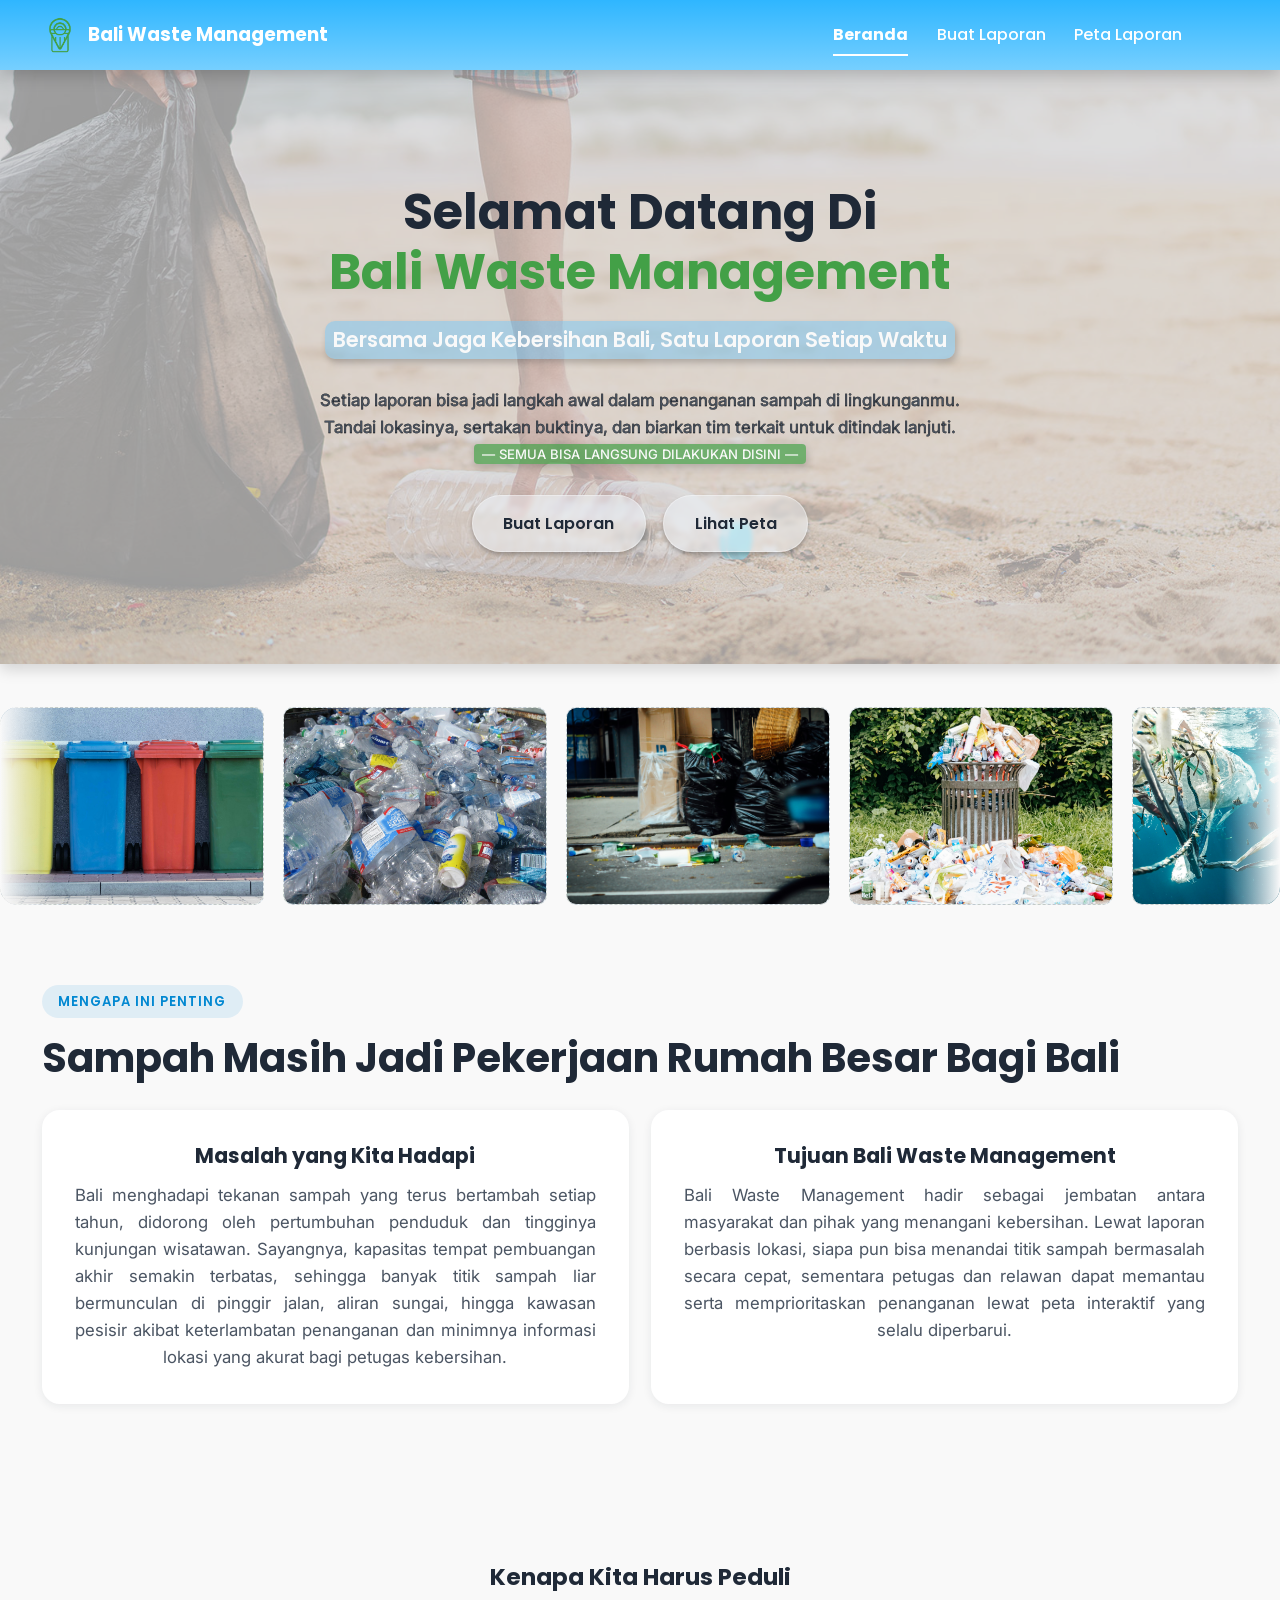
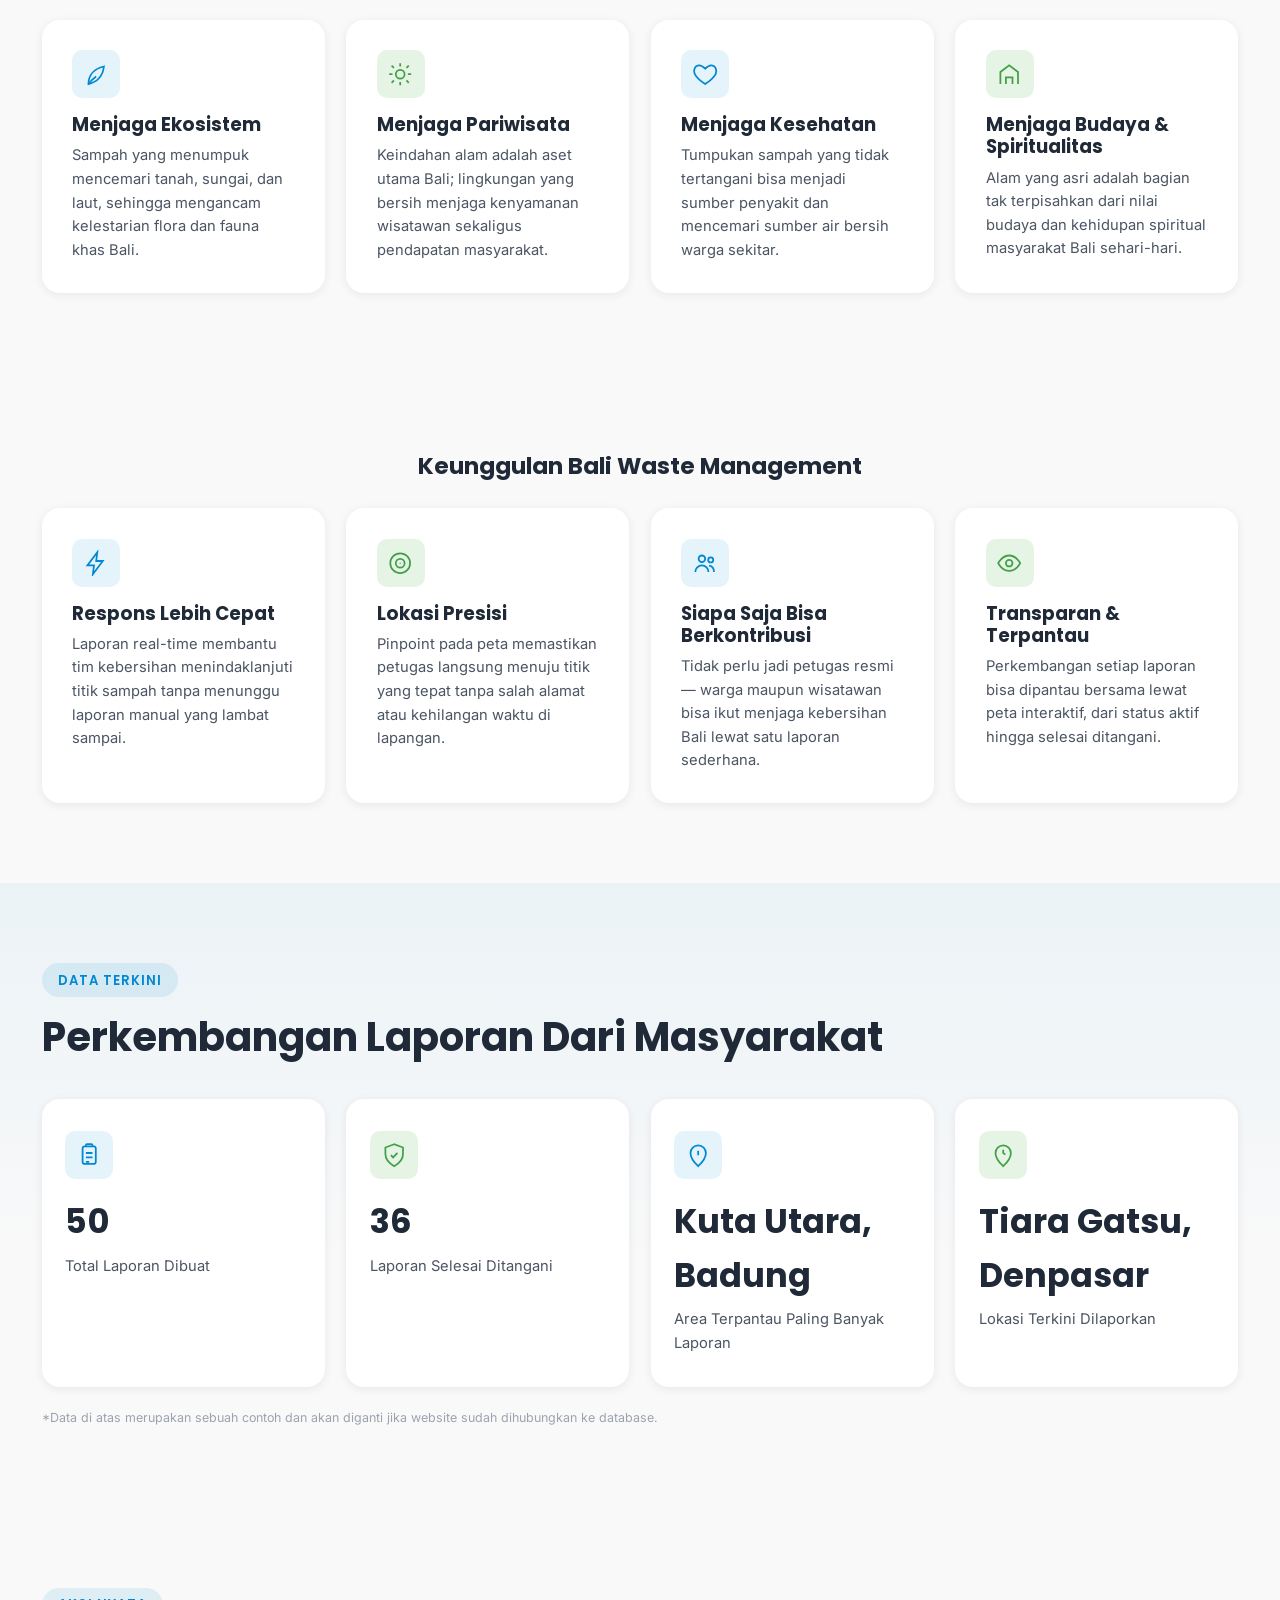
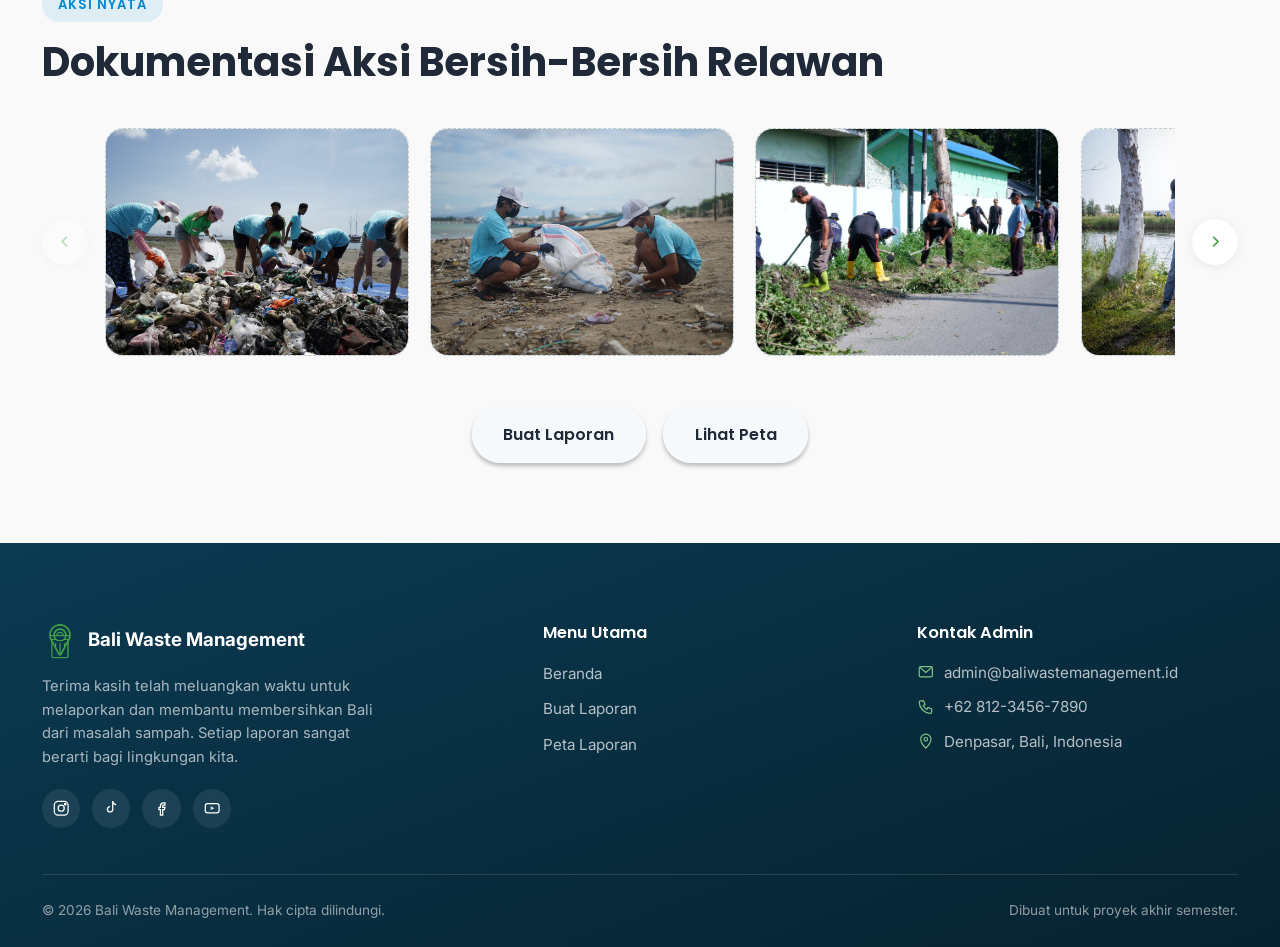
==== index.html @ beffaf3f "Add files via upload" ====
<!DOCTYPE html>
<html lang="id">
<head>
<script>document.documentElement.classList.add("js");</script>
    <meta charset="UTF-8">
    <meta name="viewport" content="width=device-width, initial-scale=1.0">
    <title>Bali Waste Management — Laporkan Sampah, Jaga Bali</title>
    <meta name="description" content="Platform pelaporan masyarakat untuk masalah sampah di Bali. Buat laporan lengkap dengan pinpoint lokasi dan pantau titik sampah lewat peta interaktif.">

    <link rel="stylesheet" href="./css/main.css">
    <link rel="stylesheet" href="./css/keyframe.css">
    <script defer src="./js/main.js"></script>

    <link rel="icon" type="image/png" href="./favicon-96x96.png" sizes="96x96">
    <link rel="icon" type="image/svg+xml" href="./favicon.svg">
    <link rel="shortcut icon" href="./favicon.ico">

</head>
<body>
    <a class="skip-link" href="#main-content">Langsung ke konten utama</a>

    <header class="site-header">
        <nav>
            <a class="web-logo" href="#beranda">
                <img src="./media/logo.png" alt="Logo Bali Waste Management">
                <span>Bali Waste Management</span>
            </a>
            <button class="nav-toggle" type="button" aria-expanded="false" aria-controls="primary-menu" aria-label="Buka menu navigasi">
                <span></span><span></span><span></span>
            </button>
            <ul id="primary-menu">
                <li><a href="#beranda" class="active">Beranda</a></li>
                <li><a href="./pages/buat-laporan.html">Buat Laporan</a></li>
                <li><a href="./pages/peta-sampah.html">Peta Laporan</a></li>
            </ul>
        </nav>
    </header>

    <main id="main-content">
        <!-- ============ SECTION 1: HERO ============ -->
        <section id="beranda">
            <div class="container-main-hero">
                <div class="hero">
                    <!-- hero-panel: satu wadah tunggal untuk teks sambutan + CTA, -->
                    <!-- dengan foto sebagai latar dan lapisan dimming agar teks tetap terbaca. -->
                    <div class="hero-panel">
                        <div class="hero-panel-overlay"></div>
                        <div class="hero-panel-content">
                            <h1>Selamat Datang Di <br><span>Bali Waste Management</span></h1>
                            <p class="hero-slogan">Bersama Jaga Kebersihan Bali, Satu Laporan Setiap Waktu</p>
                            <p>Setiap laporan bisa jadi langkah awal dalam penanganan sampah di lingkunganmu. Tandai lokasinya, sertakan buktinya, dan biarkan tim terkait untuk ditindak lanjuti.<br><span> — SEMUA BISA LANGSUNG DILAKUKAN DISINI —</span></p>
                            <div class="cta">
                                <a class="btn btn-primary" href="./pages/buat-laporan.html">Buat Laporan</a>
                                <a class="btn btn-outline" href="./pages/peta-sampah.html">Lihat Peta</a>
                            </div>
                        </div>
                    </div>

                    <!-- Carousel horizontal, bergerak kanan ke kiri, infinite loop -->
                    <div class="hero-carousel" aria-hidden="true">
                        <div class="hero-carousel-track">
                            <div class="hero-carousel-item"><div class="photo-frame"><img src="./media/teletabis-trash-can.jpg" alt="image1"></div></div>
                            <div class="hero-carousel-item"><div class="photo-frame"><img src="./media/garbage5.jpg" alt="image2"></div></div>
                            <div class="hero-carousel-item"><div class="photo-frame"><img src="./media/garbage1.jpg" alt="image3"></div></div>
                            <div class="hero-carousel-item"><div class="photo-frame"><img src="./media/garbage2.jpg" alt="image4"></div></div>
                            <div class="hero-carousel-item"><div class="photo-frame"><img src="./media/garbage3.jpg" alt="image5"></div></div>
                            <div class="hero-carousel-item"><div class="photo-frame"><img src="./media/garbage4.jpg" alt="image6"></div></div>
                            <!-- Konten digandakan agar loop terlihat mulus (lihat keyframe hero-scroll) -->
                            <div class="hero-carousel-item" aria-hidden="true"><div class="photo-frame"><img src="./media/teletabis-trash-can.jpg" alt="image1"></div></div>
                            <div class="hero-carousel-item" aria-hidden="true"><div class="photo-frame"><img src="./media/garbage5.jpg" alt="image2"></div></div>
                            <div class="hero-carousel-item" aria-hidden="true"><div class="photo-frame"><img src="./media/garbage1.jpg" alt="image3"></div></div>
                            <div class="hero-carousel-item" aria-hidden="true"><div class="photo-frame"><img src="./media/garbage2.jpg" alt="image4"></div></div>
                            <div class="hero-carousel-item" aria-hidden="true"><div class="photo-frame"><img src="./media/garbage3.jpg" alt="image5"></div></div>
                            <div class="hero-carousel-item" aria-hidden="true"><div class="photo-frame"><img src="./media/garbage4.jpg" alt="image6"></div></div>
                        </div>
                    </div>
                </div>
            </div>
        </section>

        <!-- ============ SECTION 2: TENTANG MASALAH & TUJUAN ============ -->
        <section id="tentang" class="about">
            <div class="container">
                <span class="section-eyebrow reveal">Mengapa Ini Penting</span>
                <h2 class="section-heading reveal">Sampah Masih Jadi Pekerjaan Rumah Besar Bagi Bali</h2>

                <!-- Setiap paragraf punya headline sendiri: masalah, lalu tujuan website -->
                <div class="about-intro">
                    <div class="about-block reveal">
                        <h3 class="about-block-title">Masalah yang Kita Hadapi</h3>
                        <p>Bali menghadapi tekanan sampah yang terus bertambah setiap tahun, didorong oleh pertumbuhan penduduk dan tingginya kunjungan wisatawan. Sayangnya, kapasitas tempat pembuangan akhir semakin terbatas, sehingga banyak titik sampah liar bermunculan di pinggir jalan, aliran sungai, hingga kawasan pesisir akibat keterlambatan penanganan dan minimnya informasi lokasi yang akurat bagi petugas kebersihan.</p>
                    </div>
                    <div class="about-block reveal">
                        <h3 class="about-block-title">Tujuan Bali Waste Management</h3>
                        <p>Bali Waste Management hadir sebagai jembatan antara masyarakat dan pihak yang menangani kebersihan. Lewat laporan berbasis lokasi, siapa pun bisa menandai titik sampah bermasalah secara cepat, sementara petugas dan relawan dapat memantau serta memprioritaskan penanganan lewat peta interaktif yang selalu diperbarui.</p>
                    </div>
                </div>

                <!-- Kartu 1: alasan menjaga keasrian Bali dari masalah sampah -->
                <h3 class="about-subheading reveal">Kenapa Kita Harus Peduli</h3>
                <div class="about-points">
                    <div class="about-point-card reveal">
                        <div class="about-point-icon"><svg viewBox="0 0 24 24" fill="none" stroke-width="1.6"><path d="M5 21c0-8 5-14 14-16-1 9-6 14-14 16Z"/><path d="M5 21c2-3 4-5 7-7"/></svg></div>
                        <h3>Menjaga Ekosistem</h3>
                        <p>Sampah yang menumpuk mencemari tanah, sungai, dan laut, sehingga mengancam kelestarian flora dan fauna khas Bali.</p>
                    </div>
                    <div class="about-point-card reveal">
                        <div class="about-point-icon"><svg viewBox="0 0 24 24" fill="none" stroke-width="1.6"><circle cx="12" cy="12" r="4"/><path d="M12 2v3M12 19v3M4.2 4.2l2.1 2.1M17.7 17.7l2.1 2.1M2 12h3M19 12h3M4.2 19.8l2.1-2.1M17.7 6.3l2.1-2.1"/></svg></div>
                        <h3>Menjaga Pariwisata</h3>
                        <p>Keindahan alam adalah aset utama Bali; lingkungan yang bersih menjaga kenyamanan wisatawan sekaligus pendapatan masyarakat.</p>
                    </div>
                    <div class="about-point-card reveal">
                        <div class="about-point-icon"><svg viewBox="0 0 24 24" fill="none" stroke-width="1.6"><path d="M12 21s-7-4.5-9.5-9C1 8 2.5 4.5 6 4c2-.3 3.7.7 6 3 2.3-2.3 4-3.3 6-3 3.5.5 5 4 3.5 8-2.5 4.5-9.5 9-9.5 9Z"/></svg></div>
                        <h3>Menjaga Kesehatan</h3>
                        <p>Tumpukan sampah yang tidak tertangani bisa menjadi sumber penyakit dan mencemari sumber air bersih warga sekitar.</p>
                    </div>
                    <div class="about-point-card reveal">
                        <div class="about-point-icon"><svg viewBox="0 0 24 24" fill="none" stroke-width="1.6"><path d="M4 21V10l8-6 8 6v11"/><path d="M9 21v-6h6v6"/></svg></div>
                        <h3>Menjaga Budaya &amp; Spiritualitas</h3>
                        <p>Alam yang asri adalah bagian tak terpisahkan dari nilai budaya dan kehidupan spiritual masyarakat Bali sehari-hari.</p>
                    </div>
                </div>

                <!-- Kartu 2: keunggulan platform Bali Waste Management -->
                <h3 class="about-subheading reveal">Keunggulan Bali Waste Management</h3>
                <div class="about-points">
                    <div class="about-point-card reveal">
                        <div class="about-point-icon"><svg viewBox="0 0 24 24" fill="none" stroke-width="1.6"><path d="M13 2 4 14h6l-1 8 9-12h-6z"/></svg></div>
                        <h3>Respons Lebih Cepat</h3>
                        <p>Laporan real-time membantu tim kebersihan menindaklanjuti titik sampah tanpa menunggu laporan manual yang lambat sampai.</p>
                    </div>
                    <div class="about-point-card reveal">
                        <div class="about-point-icon"><svg viewBox="0 0 24 24" fill="none" stroke-width="1.6"><circle cx="12" cy="12" r="9"/><circle cx="12" cy="12" r="4"/><circle cx="12" cy="12" r="0.6" fill="currentColor" stroke="none"/></svg></div>
                        <h3>Lokasi Presisi</h3>
                        <p>Pinpoint pada peta memastikan petugas langsung menuju titik yang tepat tanpa salah alamat atau kehilangan waktu di lapangan.</p>
                    </div>
                    <div class="about-point-card reveal">
                        <div class="about-point-icon"><svg viewBox="0 0 24 24" fill="none" stroke-width="1.6"><circle cx="9" cy="8" r="3"/><path d="M3 20c0-3.3 2.7-6 6-6s6 2.7 6 6"/><circle cx="17" cy="9" r="2.3"/><path d="M15.5 14.2c2.3.3 4.5 2 4.5 5.8"/></svg></div>
                        <h3>Siapa Saja Bisa Berkontribusi</h3>
                        <p>Tidak perlu jadi petugas resmi — warga maupun wisatawan bisa ikut menjaga kebersihan Bali lewat satu laporan sederhana.</p>
                    </div>
                    <div class="about-point-card reveal">
                        <div class="about-point-icon"><svg viewBox="0 0 24 24" fill="none" stroke-width="1.6"><path d="M2 12s3.5-7 10-7 10 7 10 7-3.5 7-10 7-10-7-10-7Z"/><circle cx="12" cy="12" r="3"/></svg></div>
                        <h3>Transparan &amp; Terpantau</h3>
                        <p>Perkembangan setiap laporan bisa dipantau bersama lewat peta interaktif, dari status aktif hingga selesai ditangani.</p>
                    </div>
                </div>
            </div>
        </section>

        <!-- ============ SECTION 3: STATISTIK ============ -->
        <section id="statistik" class="stats">
            <div class="container">
                <span class="section-eyebrow reveal">Data Terkini</span>
                <h2 class="section-heading reveal">Perkembangan Laporan Dari Masyarakat</h2>
                <div class="stats-grid">
                    <div class="stat-card reveal">
                        <div class="stat-icon"><svg viewBox="0 0 24 24" fill="none" stroke-width="1.6"><rect x="6" y="4" width="12" height="16" rx="2"/><path d="M9 4V3a1 1 0 0 1 1-1h4a1 1 0 0 1 1 1v1"/><path d="M9 10h6M9 14h6M9 18h3"/></svg></div>
                        <span class="stat-number" data-target="50">0</span>
                        <p class="stat-label">Total Laporan Dibuat</p>
                    </div>
                    <div class="stat-card reveal">
                        <div class="stat-icon"><svg viewBox="0 0 24 24" fill="none" stroke-width="1.6"><path d="M12 2 4 5v6c0 5 3.5 8.5 8 11 4.5-2.5 8-6 8-11V5z"/><path d="m9 12 2 2 4-4"/></svg></div>
                        <span class="stat-number" data-target="36">0</span>
                        <p class="stat-label">Laporan Selesai Ditangani</p>
                    </div>
                    <div class="stat-card reveal">
                        <div class="stat-icon"><svg viewBox="0 0 24 24" fill="none" stroke-width="1.6"><path d="M12 22s7-6.5 7-12A7 7 0 0 0 5 10c0 5.5 7 12 7 12Z"/><path d="M12 8v4M12 15h.01"/></svg></div>
                        <span class="stat-number">Kuta Utara, Badung</span>
                        <p class="stat-label">Area Terpantau Paling Banyak Laporan</p>
                    </div>
                    <div class="stat-card reveal">
                        <div class="stat-icon"><svg viewBox="0 0 24 24" fill="none" stroke-width="1.6"><path d="M12 22s7-6.5 7-12A7 7 0 0 0 5 10c0 5.5 7 12 7 12Z"/><path d="M12 7v3l2 1.5"/></svg></div>
                        <span class="stat-number">Tiara Gatsu, Denpasar</span>
                        <p class="stat-label">Lokasi Terkini Dilaporkan</p>
                    </div>
                </div>
                <p class="stat-note reveal">*Data di atas merupakan sebuah contoh dan akan diganti jika website sudah dihubungkan ke database.</p>
            </div>
        </section>

        <!-- ============ SECTION 4: DOKUMENTASI RELAWAN ============ -->
        <section id="dokumentasi" class="gallery">
            <div class="container">
                <span class="section-eyebrow reveal">Aksi Nyata</span>
                <h2 class="section-heading reveal">Dokumentasi Aksi Bersih-Bersih Relawan</h2>

                <div class="gallery-carousel reveal">
                    <button type="button" class="gallery-nav gallery-nav--prev" id="gallery-prev" aria-label="Lihat foto sebelumnya">
                        <svg viewBox="0 0 24 24" fill="none" stroke-width="2"><path d="m15 18-6-6 6-6"/></svg>
                    </button>

                    <div class="gallery-track" id="gallery-track">
                        <div class="gallery-item"><div class="photo-frame"><img src="./media/beach-cleanup2.jpg" alt="image1"></div></div>
                        <div class="gallery-item"><div class="photo-frame"><img src="./media/beach-cleanup3.jpg" alt="image2"></div></div>
                        <div class="gallery-item"><div class="photo-frame"><img src="./media/cleanup.jpeg" alt="image3"></div></div>
                        <div class="gallery-item"><div class="photo-frame"><img src="./media/field-cleanup.jpeg" alt="image4"></div></div>
                        <div class="gallery-item"><div class="photo-frame"><img src="./media/field-cleanup2.jpg" alt="image5"></div></div>
                        <div class="gallery-item"><div class="photo-frame"><img src="./media/field-cleanup3.jpg" alt="image6"></div></div>
                        <div class="gallery-item"><div class="photo-frame"><img src="./media/field-cleanup4.jpg" alt="image7"></div></div>
                        <div class="gallery-item"><div class="photo-frame"><img src="./media/field-cleanup5.jpg" alt="image8"></div></div>
                        <div class="gallery-item"><div class="photo-frame"><img src="./media/field-cleanup6.jpg" alt="image9"></div></div>
                        <div class="gallery-item"><div class="photo-frame"><img src="./media/pura-cleanup.jpg" alt="image10"></div></div>
                    </div>

                    <button type="button" class="gallery-nav gallery-nav--next" id="gallery-next" aria-label="Lihat foto berikutnya">
                        <svg viewBox="0 0 24 24" fill="none" stroke-width="2"><path d="m9 18 6-6-6-6"/></svg>
                    </button>
                </div>

                <div class="gallery-cta">
                    <div class="cta">
                        <a class="btn btn-primary" href="./pages/buat-laporan.html">Buat Laporan</a>
                        <a class="btn btn-outline" href="./pages/peta-sampah.html">Lihat Peta</a>
                    </div>
                </div>
            </div>
        </section>
    </main>

    <footer class="site-footer">
        <div class="container">
            <div class="footer-grid">
                <div class="footer-brand">
                    <a class="web-logo" href="#beranda">
                        <img src="./media/logo.png" alt="Logo Bali Waste Management">
                        <span>Bali Waste Management</span>
                    </a>
                    <p>Terima kasih telah meluangkan waktu untuk melaporkan dan membantu membersihkan Bali dari masalah sampah. Setiap laporan sangat berarti bagi lingkungan kita.</p>
                    <div class="footer-social">
                        <a href="#" aria-label="Instagram Bali Waste Management"><svg viewBox="0 0 24 24" fill="none" stroke-width="1.6"><rect x="3" y="3" width="18" height="18" rx="5"/><circle cx="12" cy="12" r="4"/><circle cx="17.2" cy="6.8" r="1"/></svg></a>
                        <a href="#" aria-label="TikTok Bali Waste Management"><svg viewBox="0 0 24 24" fill="none" stroke-width="1.6"><path d="M14 3v10.5a3.5 3.5 0 1 1-3.5-3.5"/><path d="M14 3c.5 2.5 2 4 4.5 4.3"/></svg></a>
                        <a href="#" aria-label="Facebook Bali Waste Management"><svg viewBox="0 0 24 24" fill="none" stroke-width="1.6"><path d="M15 8h2V5h-2a4 4 0 0 0-4 4v2H9v3h2v7h3v-7h2.2l.8-3H14V9a1 1 0 0 1 1-1Z"/></svg></a>
                        <a href="#" aria-label="YouTube Bali Waste Management"><svg viewBox="0 0 24 24" fill="none" stroke-width="1.6"><rect x="3" y="6" width="18" height="12" rx="3"/><path d="m10 9.5 5 2.5-5 2.5Z" fill="currentColor" stroke="none"/></svg></a>
                    </div>
                </div>
                <div class="footer-menu">
                    <h3 class="footer-heading">Menu Utama</h3>
                    <ul class="footer-links">
                        <li><a href="#beranda">Beranda</a></li>
                        <li><a href="./pages/buat-laporan.html">Buat Laporan</a></li>
                        <li><a href="./pages/peta-sampah.html">Peta Laporan</a></li>
                    </ul>
                </div>
                <div class="footer-contact-wrap">
                    <h3 class="footer-heading">Kontak Admin</h3>
                    <ul class="footer-contact">
                        <li><svg viewBox="0 0 24 24" fill="none" stroke-width="1.6"><rect x="3" y="5" width="18" height="14" rx="2"/><path d="m4 6 8 7 8-7"/></svg><span>admin@baliwastemanagement.id</span></li>
                        <li><svg viewBox="0 0 24 24" fill="none" stroke-width="1.6"><path d="M5 4h4l2 5-2.5 1.5a11 11 0 0 0 5 5L15 13l5 2v4a2 2 0 0 1-2 2A16 16 0 0 1 3 6a2 2 0 0 1 2-2Z"/></svg><span>+62 812-3456-7890</span></li>
                        <li><svg viewBox="0 0 24 24" fill="none" stroke-width="1.6"><path d="M12 22s7-6.5 7-12A7 7 0 0 0 5 10c0 5.5 7 12 7 12Z"/><circle cx="12" cy="10" r="2.5"/></svg><span>Denpasar, Bali, Indonesia</span></li>
                    </ul>
                </div>
            </div>
            <div class="footer-bottom">
                <span>&copy; <span id="footer-year">2026</span> Bali Waste Management. Hak cipta dilindungi.</span>
                <span>Dibuat untuk proyek akhir semester.</span>
            </div>
        </div>
    </footer>
</body>
</html>
---- css/main.css ----
@import url('https://fonts.googleapis.com/css2?family=Poppins:ital,wght@0,100;0,200;0,300;0,400;0,500;0,600;0,700;0,800;0,900;1,100;1,200;1,300;1,400;1,500;1,600;1,700;1,800;1,900&display=swap');
@import url('https://fonts.googleapis.com/css2?family=Inter:ital,opsz,wght@0,14..32,100..900;1,14..32,100..900&display=swap');

/* ======================================================= */
/* ================== DESIGN TOKENS ======================= */
/* ======================================================= */

:root {
    /* Warna utama (jangan diubah, sesuai Ketentuan Web) */
    --primary: #0288D1;
    --secondary: #43A047;
    --text-color: #1F2937;
    --background: #f9f9f9;

    /* Turunan warna utama untuk state hover/gradient/aksen */
    --primary-dark: #016DA6;
    --primary-light: #5FC1FF;
    --secondary-dark: #2E7D32;
    --secondary-light: #81C784;
    --white: #FFFFFF;

    /* Warna status tingkat keparahan laporan */
    --severity-low: var(--secondary);
    --severity-medium: #F5A623;
    --severity-high: #E53935;

    /* Tipografi — Poppins untuk headline, Inter untuk body text */
    --font-display: "Poppins", sans-serif;
    --font-body: "Inter", sans-serif;

    /* Skala radius & bayangan */
    --radius-sm: 10px;
    --radius-md: 18px;
    --radius-lg: 32px;
    --radius-pill: 999px;
    --shadow-sm: 0 2px 10px rgba(31, 41, 55, 0.08);
    --shadow-md: 0 12px 30px rgba(31, 41, 55, 0.12);
    --shadow-primary: 0 16px 36px rgba(2, 136, 209, 0.22);

    /* Lebar konten & spacing */
    --container-hero-main: 100%;
    --container-width: 1320px;
    --section-padding: clamp(3rem, 2.2rem + 3.5vw, 6.5rem);
    --gap-md: clamp(1rem, 0.85rem + 0.6vw, 1.75rem);

    /* Lapisan z-index — dijaga jauh di atas panel internal Leaflet (maks. ~700) */
    --z-header: 1000;
}

/* ======================================================= */
/* ===================== RESET ============================ */
/* ======================================================= */

*,
*::before,
*::after {
    margin: 0;
    padding: 0;
    box-sizing: border-box;
}

html {
    scroll-behavior: smooth;
    scroll-padding-top: clamp(4.5rem, 4rem + 2vw, 6rem);
}

body {
    background-color: var(--background);
    color: var(--text-color);
    font-family: var(--font-body);
    line-height: 1.6;
    -webkit-font-smoothing: antialiased;
    overflow-x: hidden;
}

img {
    display: block;
    max-width: 100%;
}

a {
    color: inherit;
    text-decoration: none;
}

ul {
    list-style: none;
}

button {
    font-family: inherit;
    cursor: pointer;
    border: none;
    background: none;
}

input,
textarea,
select {
    font-family: inherit;
    font-size: inherit;
    color: inherit;
}

h1, h2, h3, h4 {
    font-family: var(--font-display);
    color: var(--text-color);
    line-height: 1.2;
}

/* Aksesibilitas: fokus keyboard tetap terlihat jelas */
a:focus-visible,
button:focus-visible,
input:focus-visible,
textarea:focus-visible,
select:focus-visible,
.hero-carousel-item:focus-visible {
    outline: 3px solid var(--primary);
    outline-offset: 3px;
    border-radius: 4px;
}

@media (prefers-reduced-motion: reduce) {
    *,
    *::before,
    *::after {
        animation-duration: 0.001ms !important;
        animation-iteration-count: 1 !important;
        transition-duration: 0.001ms !important;
        scroll-behavior: auto !important;
    }
}

/* Skip link untuk pengguna keyboard/screen reader */
.skip-link {
    position: absolute;
    left: 1rem;
    top: -4rem;
    background: var(--primary);
    color: var(--white);
    padding: 0.75rem 1.25rem;
    border-radius: var(--radius-sm);
    z-index: 999;
    transition: top 150ms ease-in-out;
    font-family: var(--font-display);
    font-weight: 600;
}

.skip-link:focus {
    top: 1rem;
}

/* Animasi "muncul" saat discroll — hanya aktif bila JS berjalan */
/* (lihat inline script di <head> yang menambahkan class "js") */
.js .reveal {
    opacity: 0;
}

.reveal.is-visible {
    animation: fade-in-up 700ms ease forwards;
}

/* ======================================================= */
/* ================= LAYOUT UTILITIES ===================== */
/* ======================================================= */

.container {
    width: 100%;
    max-width: var(--container-width);
    margin-inline: auto;
    padding-inline: clamp(1.25rem, 1rem + 2vw, 3rem);
}

.container-main-hero {
    width: 100%;
    max-width: var(--container-hero-main);
    margin-inline: auto;
}

.section-eyebrow {
    display: inline-block;
    font-family: var(--font-display);
    font-weight: 600;
    font-size: clamp(0.75rem, 0.7rem + 0.15vw, 0.85rem);
    letter-spacing: 0.08em;
    text-transform: uppercase;
    color: var(--primary);
    background: rgba(2, 136, 209, 0.1);
    padding: 0.4rem 1rem;
    border-radius: var(--radius-pill);
    margin-bottom: 1rem;
}

.section-heading {
    font-size: clamp(1.7rem, 1.4rem + 1.4vw, 2.5rem);
    font-weight: 700;
    max-width: 42ch;
}

.section-sub {
    font-family: var(--font-body);
    font-size: clamp(0.95rem, 0.9rem + 0.2vw, 1.05rem);
    color: #4B5563;
    max-width: 60ch;
    margin-top: 0.75rem;
}

/* Tombol umum, dipakai di CTA hero, form, dan area lain */
.btn {
    display: inline-flex;
    align-items: center;
    justify-content: center;
    gap: 0.5rem;
    font-family: var(--font-display);
    font-weight: 600;
    font-size: clamp(0.9rem, 0.85rem + 0.2vw, 1rem);
    padding: 0.9rem 1.9rem;
    border-radius: var(--radius-pill);
    transition: transform 180ms ease, background-color 180ms ease, color 180ms ease, border-color 180ms ease;
    white-space: nowrap;
}

.btn:active {
    transform: translateY(1px) scale(0.99);
}

/* Tombol utama (Buat Laporan, Kirim Laporan) — tanpa box-shadow */
.btn-primary {
    background: rgba(242, 249, 255, 0.445);
    backdrop-filter: blur(2px) saturate(120%);
    -webkit-backdrop-filter: blur(2px) saturate(120%);
    border: 1px solid rgba(255, 255, 255, 0.34);
    border-radius: var(--radius-lg);
    box-shadow: 0 3px 4px rgba(0, 0, 0, 0.25);
}

.btn-primary:hover {
    transition: 150ms background-color ease-in-out;
    background: linear-gradient(135deg, var(--primary), var(--primary-light));
    box-shadow: none;
    box-shadow: 0 3px 4px rgba(0, 0, 0, 0.729);
    color: var(--white);
}

.btn-secondary {
    background: linear-gradient(135deg, var(--secondary), var(--secondary-dark));
    color: var(--white);
}

.btn-secondary:hover {
    background: linear-gradient(225deg, var(--secondary), var(--secondary-light));
    transform: translateY(-2px);
}

.btn-outline {
    background: rgba(242, 249, 255, 0.445);
    backdrop-filter: blur(2px) saturate(120%);
    -webkit-backdrop-filter: blur(2px) saturate(120%);
    border: 1px solid rgba(255, 255, 255, 0.34);
    border-radius: var(--radius-lg);
    box-shadow: 0 3px 4px rgba(0, 0, 0, 0.25);
}

.btn-outline:hover {
    background: linear-gradient(225deg, var(--secondary), var(--secondary-light));
    color: var(--white);
}
.btn-outline-remove:hover {
    transition: 150ms background-color ease-in-out;
    background: linear-gradient(225deg, rgba(231, 60, 60), rgb(255, 120, 120));
    color: var(--white);
}

.btn-block {
    width: 100%;
}

/* Placeholder foto/video — dipakai di carousel, galeri, popup peta, dsb. */
/* Cukup ganti isi div ini dengan tag <img>/<video> nanti tanpa mengubah tata letak. */
.photo-frame {
    position: relative;
    width: 100%;
    height: 100%;
    display: flex;
    flex-direction: column;
    align-items: center;
    justify-content: center;
    gap: 0.4rem;
    overflow: hidden;
    border-radius: var(--radius-sm);
    background: repeating-linear-gradient(
        135deg,
        rgba(2, 136, 209, 0.06),
        rgba(2, 136, 209, 0.06) 10px,
        rgba(67, 160, 71, 0.06) 10px,
        rgba(67, 160, 71, 0.06) 20px
    );
    border: 1.5px dashed rgba(31, 41, 55, 0.2);
    color: #9CA3AF;
}

.photo-frame img,
.photo-frame video {
    width: 100%;
    height: 100%;
    object-fit: cover;
}

.photo-frame svg {
    width: clamp(1.5rem, 1.2rem + 1vw, 2.25rem);
    height: clamp(1.5rem, 1.2rem + 1vw, 2.25rem);
    stroke: currentColor;
    flex-shrink: 0;
}

.photo-frame span {
    font-size: clamp(0.7rem, 0.65rem + 0.15vw, 0.8rem);
    font-family: var(--font-body);
    text-align: center;
    padding-inline: 0.5rem;
}

/* ======================================================= */
/* ===================== NAVBAR ============================ */
/* ======================================================= */

.site-header {
    position: sticky;
    top: 0;
    z-index: var(--z-header);
}

nav {
    display: flex;
    position: relative;
    background-image: linear-gradient(to top, #76cfff, #2fb6ff);
    font-family: var(--font-display);
    width: 100%;
    min-height: clamp(4rem, 3.6rem + 1vw, 4.75rem);
    align-items: center;
    justify-content: space-between;
    padding-inline: clamp(1.25rem, 1rem + 2vw, 3rem);
    box-shadow: 0 5px 16px rgba(0, 0, 0, 0.2);
    transition: box-shadow 200ms ease;
}

nav.is-scrolled {
    box-shadow: 0 8px 24px rgba(0, 0, 0, 0.28);
}

.web-logo {
    display: flex;
    align-items: center;
    gap: 0.65rem;
    flex-shrink: 0;
    cursor: default;
}

.web-logo img {
    height: clamp(2rem, 1.8rem + 0.6vw, 2.5rem);
    width: auto;
}

.web-logo span {
    color: var(--white);
    font-weight: 700;
    font-size: clamp(0.95rem, 0.85rem + 0.4vw, 1.2rem);
    line-height: 1.1;
}

/* Menu navigasi (bukan logo) — garis bawah muncul saat hover/aktif. */
/* Selector sengaja dibatasi ke "nav ul a" saja supaya TIDAK ikut menimpa .web-logo. */
nav ul {
    display: flex;
    flex-direction: row;
    align-items: center;
    gap: clamp(1.25rem, 1rem + 1vw, 2.5rem);
    padding: 0 3.5rem 0 0;
}

nav ul a {
    display: inline-block;
    color: var(--white);
    text-decoration: none;
    font-weight: 500;
    position: relative;
    padding-block: 0.35rem;
}

nav ul a::after {
    content: "";
    position: absolute;
    left: 0;
    bottom: -2px;
    width: 0%;
    height: 2px;
    background: var(--white);
    transition: width 200ms ease-in-out;
}

nav ul a:hover::after,
nav ul a.active::after {
    width: 100%;
}

nav ul a:hover {
    transition: color 150ms ease-in-out;
    color: var(--background);
}

nav ul a.active {
    font-weight: 700;
}

.nav-toggle {
    display: none;
    flex-direction: column;
    justify-content: center;
    align-items: center;
    gap: 5px;
    width: 2.4rem;
    height: 2.4rem;
    flex-shrink: 0;
}

.nav-toggle span {
    display: block;
    width: 1.6rem;
    height: 2px;
    background: var(--white);
    border-radius: 2px;
    transition: transform 220ms ease, opacity 220ms ease;
}

.nav-toggle[aria-expanded="true"] span:nth-child(1) {
    transform: translateY(7px) rotate(45deg);
}

.nav-toggle[aria-expanded="true"] span:nth-child(2) {
    opacity: 0;
}

.nav-toggle[aria-expanded="true"] span:nth-child(3) {
    transform: translateY(-7px) rotate(-45deg);
}
 
/* ======================================================= */
/* ====================== HERO ============================= */
/* ======================================================= */

#beranda {
    background: var(--background);
    /* padding-block: clamp(2rem, 0.5rem + 1vw, 3.5rem); */
    overflow: hidden;
}

.hero {
    width: 100%;
    display: flex;
    flex-direction: column;
    gap: clamp(1.75rem, 1.4rem + 1.6vw, 3rem);
}

/* hero-panel: satu wadah tunggal untuk teks sambutan + CTA, dengan foto */
/* truk sampah sebagai latar. Overlay gelap tipis menjaga teks tetap terbaca. */
.hero-panel {
    position: relative;
    width: 100%;
    /* border-radius: 0 0 var(--radius-md) var(--radius-md); */
    overflow: hidden;
    background-image: url("../media/beach-cleanup.jpg");
    background-size: cover;
    background-position: bottom;
    box-shadow: 0px 6px 14px rgba(0, 0, 0, 0.15);
}

.hero-panel-overlay {
    position: absolute;
    inset: 0;
    background: rgba(209, 209, 209, 0.7);
}

.hero-panel-content {
    position: relative;
    z-index: 1;
    display: flex;
    flex-direction: column;
    align-items: center;
    gap: clamp(1.25rem, 1rem + 1vw, 1.75rem);
    text-align: center;
    padding: clamp(7rem, 1.5rem + 2.5vw, 3.75rem) clamp(1.5rem, 1.2rem + 2vw, 3.5rem);
}

.hero-panel-content h1 {
    color: var(--text-color);
    font-family: var(--font-display);
    font-weight: 700;
    font-size: clamp(1.9rem, 1.5rem + 2.2vw, 3.1rem);
}

.hero-panel-content h1 span {
    color: var(--secondary);
}

/* Slogan diposisikan tepat di bawah ucapan selamat datang (h1) */
.hero-slogan {
    font-family: var(--font-display);
    font-weight: 600;
    color: var(--background);
    font-size: clamp(1rem, 0.9rem + 0.5vw, 1.3rem);
    margin-top: -0.5rem;
    padding: 2px 8px 2px 8px;
    border-radius: 10px;
    background-color: #5fc2ff66;
    box-shadow: 2px 4px 6px rgba(0, 0, 0, 0.2);
}

.hero-panel-content p:not(.hero-slogan) {
    color: #4B5563;
    font-family: var(--font-body);
    font-weight: 500;
    font-size: clamp(0.9rem, 0.85rem + 0.25vw, 1.05rem);
    max-width: 62ch;
    margin-inline: auto;
}
.hero-panel-content p:not(.hero-slogan) {
    -webkit-text-stroke: 0.3px black;
}
.hero-panel-content p span {
    -webkit-text-stroke: 0;
    font-size: clamp(0.75rem, 0.7rem + 0.15vw, 1.05rem);
    color: var(--background);
    background-color: #43a048b3;
    padding: 2px 8px 2px 8px;
    border-radius: 4px;
    box-shadow: 1px 3px 8px rgba(0, 0, 0, 0.2);
}

.cta {
    display: flex;
    flex-wrap: wrap;
    align-items: center;
    justify-content: center;
    gap: clamp(0.75rem, 0.6rem + 0.6vw, 1.25rem);
}

/* ======================================================= */
/* ============== CAROUSEL HORIZONTAL HERO ================= */
/* ======================================================= */
/* Satu carousel horizontal di bawah hero-txt, bergerak kanan ke kiri, */
/* infinite loop (konten digandakan dua kali, translateX -50%). */

.hero-carousel {
    position: relative;
    width: 100%;
    overflow: hidden;
    border-radius: var(--radius-md);
}

.hero-carousel::before,
.hero-carousel::after {
    content: "";
    position: absolute;
    top: 0;
    bottom: 0;
    width: 3.5rem;
    z-index: 2;
    pointer-events: none;
}

.hero-carousel::before {
    left: 0;
    background: linear-gradient(to right, var(--background), transparent);
}

.hero-carousel::after {
    right: 0;
    background: linear-gradient(to left, var(--background), transparent);
}

.hero-carousel-track {
    display: flex;
    width: max-content;
    gap: clamp(0.85rem, 0.7rem + 0.6vw, 1.25rem);
    animation: hero-scroll 32s linear infinite;
}

.hero-carousel-item {
    flex: 0 0 clamp(11rem, 8.5rem + 10vw, 17rem);
    aspect-ratio: 4 / 3;
}

/* ======================================================= */
/* ===================== TENTANG ============================ */
/* ======================================================= */

.about {
    padding-block: var(--section-padding);
}

/* Blok narasi: masing-masing paragraf (masalah & tujuan) punya headline sendiri */
.about-intro {
    display: grid;
    grid-template-columns: repeat(2, minmax(0, 1fr));
    gap: var(--gap-md);
    margin-top: clamp(1.25rem, 1rem + 1vw, 1.75rem);
}

.about-block {
    background: var(--white);
    border-radius: var(--radius-md);
    padding: clamp(1.5rem, 1.3rem + 1vw, 2.1rem);
    box-shadow: var(--shadow-sm);
}

.about-block-title {
    font-size: clamp(1.1rem, 1rem + 0.4vw, 1.3rem);
    text-align: center;
    margin-bottom: 0.85rem;
}

.about-block p {
    color: #4B5563;
    font-size: clamp(0.95rem, 0.9rem + 0.2vw, 1.05rem);
    text-align: justify;
    text-align-last: center;
}

/* Label di atas tiap grup kartu (alasan peduli / keunggulan platform) */
.about-subheading {
    text-align: center;
    font-size: clamp(1.2rem, 1.05rem + 0.5vw, 1.45rem);
    margin-top: clamp(10rem, 2rem + 2vw, 3.5rem);
}

.about-subheading + .about-points {
    margin-top: clamp(1.25rem, 1rem + 1vw, 1.75rem);
}

/* Kartu poin: alasan peduli & keunggulan platform (masing-masing punya headline) */
.about-points {
    display: grid;
    grid-template-columns: repeat(4, minmax(0, 1fr));
    gap: var(--gap-md);
    margin-top: clamp(2rem, 1.6rem + 1.6vw, 3rem);
}

.about-point-card {
    background: var(--white);
    border-radius: var(--radius-md);
    padding: clamp(1.4rem, 1.2rem + 1vw, 1.9rem);
    box-shadow: var(--shadow-sm);
}

.about-point-icon {
    width: clamp(2.5rem, 2.2rem + 1vw, 3rem);
    height: clamp(2.5rem, 2.2rem + 1vw, 3rem);
    border-radius: var(--radius-sm);
    display: flex;
    align-items: center;
    justify-content: center;
    background: rgba(2, 136, 209, 0.1);
    color: var(--primary);
    margin-bottom: 1rem;
}

.about-point-card:nth-child(2) .about-point-icon {
    background: rgba(129, 199, 132, 0.2);
    color: var(--secondary);
}

.about-point-card:nth-child(3) .about-point-icon {
    background: rgba(2, 136, 209, 0.1);
    color: var(--primary);
}

.about-point-card:nth-child(4) .about-point-icon {
    background: rgba(129, 199, 132, 0.2);
    color: var(--secondary);
}

.about-point-icon svg {
    width: 55%;
    height: 55%;
    stroke: currentColor;
}

.about-point-card h3 {
    font-size: clamp(1rem, 0.95rem + 0.3vw, 1.15rem);
    margin-bottom: 0.5rem;
}

.about-point-card p {
    color: #4B5563;
    font-size: clamp(0.85rem, 0.82rem + 0.15vw, 0.92rem);
}

/* ======================================================= */
/* ===================== STATISTIK =========================== */
/* ======================================================= */

.stats {
    padding-block: var(--section-padding);
    background: linear-gradient(180deg, rgba(2, 136, 209, 0.06), transparent 60%);
}

.stats-grid {
    display: grid;
    grid-template-columns: repeat(4, minmax(0, 1fr));
    gap: var(--gap-md);
    margin-top: clamp(1.5rem, 1.2rem + 1.5vw, 2.5rem);
}

/* Kartu statistik — hover hanya mengangkat kartu, tanpa box-shadow tambahan */
.stat-card {
    background: var(--white);
    border-radius: var(--radius-md);
    padding: clamp(1.5rem, 1.3rem + 1vw, 2rem) clamp(1.1rem, 1rem + 0.6vw, 1.5rem);
    box-shadow: var(--shadow-sm);
    text-align: left;
    transition: transform 220ms ease;
}

.stat-card:hover {
    transform: translateY(-4px);
}

.stat-icon {
    width: clamp(2.5rem, 2.2rem + 1vw, 3rem);
    height: clamp(2.5rem, 2.2rem + 1vw, 3rem);
    border-radius: var(--radius-sm);
    display: flex;
    align-items: center;
    justify-content: center;
    background: rgba(2, 136, 209, 0.1);
    color: var(--primary);
    margin-bottom: 1rem;
}

.stat-icon svg {
    width: 55%;
    height: 55%;
    stroke: currentColor;
}

.stat-card:nth-child(2) .stat-icon {
    background: rgba(129, 199, 132, 0.2);
    color: var(--secondary);
}

.stat-card:nth-child(3) .stat-icon {
    background: rgba(2, 136, 209, 0.1);
    color: var(--primary);
}

.stat-card:nth-child(4) .stat-icon {
    background: rgba(129, 199, 132, 0.2);
    color: var(--secondary);
}

.stat-number {
    font-family: var(--font-display);
    font-weight: 700;
    font-size: clamp(1.5rem, 1.3rem + 1vw, 2.1rem);
    color: var(--text-color);
    display: block;
}

.stat-label {
    font-size: clamp(0.85rem, 0.8rem + 0.15vw, 0.95rem);
    color: #4B5563;
    margin-top: 0.35rem;
}

.stat-note {
    font-size: clamp(0.75rem, 0.7rem + 0.1vw, 0.82rem);
    color: #9CA3AF;
    margin-top: clamp(1rem, 0.8rem + 0.6vw, 1.5rem);
}

/* ======================================================= */
/* =================== DOKUMENTASI =========================== */
/* ======================================================= */
/* Carousel horizontal manual (tombol kiri/kanan), bukan infinite loop. */
/* Kontrol interaksi ada pada js/main.js (initDocumentationCarousel). */

.gallery {
    padding-block: var(--section-padding);
}

.gallery-carousel {
    display: flex;
    align-items: center;
    gap: clamp(0.75rem, 0.6rem + 0.6vw, 1.25rem);
    margin-top: clamp(1.5rem, 1.2rem + 1.5vw, 2.5rem);
}

.gallery-track {
    display: flex;
    flex: 1;
    min-width: 0;
    gap: var(--gap-md);
    overflow-x: auto;
    scroll-snap-type: x mandatory;
    scroll-behavior: smooth;
    scrollbar-width: none;
    padding-block: 0.25rem;
}

.gallery-track::-webkit-scrollbar {
    display: none;
}

.gallery-item {
    flex: 0 0 clamp(13rem, 10rem + 12vw, 19rem);
    scroll-snap-align: start;
}

.gallery-item .photo-frame {
    aspect-ratio: 4 / 3;
    border-radius: var(--radius-md);
}

.gallery-nav {
    flex-shrink: 0;
    width: clamp(2.6rem, 2.4rem + 0.6vw, 3rem);
    height: clamp(2.6rem, 2.4rem + 0.6vw, 3rem);
    border-radius: 50%;
    background: var(--white);
    box-shadow: var(--shadow-sm);
    display: flex;
    align-items: center;
    justify-content: center;
    color: var(--secondary);
    transition: background-color 160ms ease, color 160ms ease, opacity 160ms ease;
}

.gallery-nav:hover {
    background: var(--secondary);
    color: var(--white);
}

.gallery-nav:disabled {
    opacity: 0.35;
    pointer-events: none;
}

.gallery-nav svg {
    width: 1.2rem;
    height: 1.2rem;
    stroke: currentColor;
}

.gallery-cta {
    margin-top: clamp(2rem, 1.6rem + 1.6vw, 3rem);
    display: flex;
    justify-content: center;
}

/* ======================================================= */
/* ====================== FOOTER ============================= */
/* ======================================================= */

.site-footer {
    background: linear-gradient(160deg, #0B3A52, #06222F);
    color: rgba(255, 255, 255, 0.85);
    padding-top: var(--section-padding);
}

.footer-grid {
    display: grid;
    grid-template-columns: 1.4fr 1fr 1fr;
    gap: clamp(2rem, 1.6rem + 2vw, 4rem);
    padding-bottom: clamp(2rem, 1.6rem + 1.6vw, 3rem);
    border-bottom: 1px solid rgba(255, 255, 255, 0.12);
}

.footer-brand, .footer-menu {
    user-select: none;
}

.footer-brand .web-logo span {
    color: var(--white);
}

.footer-brand p {
    margin-top: 1rem;
    font-size: clamp(0.85rem, 0.8rem + 0.15vw, 0.95rem);
    color: rgba(255, 255, 255, 0.65);
    max-width: 38ch;
}

.footer-heading {
    font-family: var(--font-display);
    font-weight: 600;
    font-size: clamp(0.95rem, 0.9rem + 0.15vw, 1.05rem);
    margin-bottom: clamp(0.9rem, 0.75rem + 0.5vw, 1.25rem);
    color: var(--white);
    user-select: none;
}

.footer-links {
    display: flex;
    flex-direction: column;
    gap: 0.65rem;
}

/* Hover hanya mengubah warna — tanpa efek geser (translateX/padding) */
.footer-links a {
    color: rgba(255, 255, 255, 0.7);
    font-size: 0.95rem;
    transition: color 150ms ease;
}

.footer-links a:hover {
    color: var(--white);
}

.footer-contact {
    display: flex;
    flex-direction: column;
    gap: 0.65rem;
    font-size: 0.95rem;
    color: rgba(255, 255, 255, 0.7);
}

.footer-contact li {
    display: flex;
    align-items: flex-start;
    gap: 0.6rem;
}

.footer-contact svg {
    width: 1.1rem;
    height: 1.1rem;
    flex-shrink: 0;
    margin-top: 0.15rem;
    stroke: var(--secondary-light);
}

.footer-social {
    display: flex;
    gap: 0.75rem;
    margin-top: clamp(1rem, 0.85rem + 0.5vw, 1.4rem);
}

.footer-social a {
    width: 2.4rem;
    height: 2.4rem;
    border-radius: 50%;
    background: rgba(255, 255, 255, 0.08);
    display: flex;
    align-items: center;
    justify-content: center;
}

.footer-social svg {
    width: 2.4rem;
    height: 2.4rem;
    padding: 10px;
    border-radius: 50%;
    stroke: var(--white);
}

.footer-social svg:hover {
    transition: 150ms background-color ease-in-out;
    background-color: var(--primary);
}

.footer-bottom {
    display: flex;
    flex-wrap: wrap;
    align-items: center;
    justify-content: space-between;
    gap: 0.75rem;
    padding-block: clamp(1.25rem, 1.1rem + 0.6vw, 1.75rem);
    font-size: 0.85rem;
    color: rgba(255, 255, 255, 0.55);
    user-select: none;
}

/* ======================================================= */
/* =============== HEADER HALAMAN (page-hero) =============== */
/* ======================================================= */
/* Dipakai bersama oleh halaman Buat Laporan & Peta Laporan */
/* (dipindahkan ke sini dari form.css supaya konsisten di semua halaman). */

.page-hero {
    position: relative;
    overflow: hidden;
    background-image: url("../media/garbage-truck-bg.jpg");
    background-size: cover;
    background-position: center;
    color: var(--white);
    padding-block: clamp(2.75rem, 2.2rem + 2.5vw, 4.5rem);
    text-align: center;
}

/* Overlay gradient warna brand di atas foto — menjaga teks putih tetap terbaca */
/* tanpa mengubah ukuran/padding section itu sendiri. */
.page-hero::before {
    content: "";
    position: absolute;
    inset: 0;
    background: linear-gradient(225deg, rgba(0, 147, 227, 0.8), rgba(0, 131, 201, 0.8));
}

.page-hero > .container {
    position: relative;
    z-index: 1;
}

.page-hero .section-eyebrow {
    background: rgba(0, 255, 55, 0.301);
    color: var(--white);
}

.page-hero h1 {
    color: var(--white);
    font-size: clamp(1.7rem, 1.4rem + 1.8vw, 2.6rem);
    max-width: 34ch;
    margin-inline: auto;
}

.page-hero p {
    margin-top: 0.85rem;
    color: rgba(255, 255, 255, 0.85);
    max-width: 55ch;
    margin-inline: auto;
    font-size: clamp(0.9rem, 0.86rem + 0.2vw, 1.02rem);
}

/* Varian dengan sedikit box-shadow di bawahnya (dipakai di halaman Buat Laporan) */
.page-hero--shadow {
    box-shadow: 0 18px 40px rgba(2, 136, 209, 0.22);
}

/* ======================================================= */
/* =================== RESPONSIVE =========================== */
/* ======================================================= */

@media (max-width: 1100px) {
    .about-points {
        grid-template-columns: repeat(2, minmax(0, 1fr));
    }

    .stats-grid {
        grid-template-columns: repeat(2, minmax(0, 1fr));
    }

    .footer-grid {
        grid-template-columns: 1fr;
    }
}

@media (max-width: 768px) {
    nav ul {
        position: absolute;
        top: 100%;
        left: 0;
        right: 0;
        flex-direction: column;
        align-items: stretch;
        background: var(--primary-dark);
        padding: 0.5rem clamp(1.25rem, 1rem + 2vw, 3rem) 0.75rem;
        gap: 0.25rem;
        box-shadow: var(--shadow-md);
        /* Tidak memakai max-height/overflow — dihindari karena rawan */
        /* memotong isi menu. Buka/tutup memakai opacity + transform. */
        opacity: 0;
        visibility: hidden;
        pointer-events: none;
        transform: translateY(-10px);
        transition: opacity 240ms ease, transform 240ms ease, visibility 240ms;
    }

    nav ul.nav-open {
        opacity: 1;
        visibility: visible;
        pointer-events: auto;
        transform: translateY(0);
    }

    nav ul li {
        border-bottom: 1px solid rgba(255, 255, 255, 0.12);
    }

    nav ul li:last-child {
        border-bottom: none;
    }

    nav ul a {
        display: block;
        padding-block: 0.85rem;
    }

    .nav-toggle {
        display: flex;
    }
}

@media (max-width: 640px) {
    .about-intro,
    .about-points,
    .stats-grid {
        grid-template-columns: 1fr;
    }

    .cta {
        flex-direction: column;
        align-items: stretch;
    }

    .cta .btn {
        width: 100%;
    }

    .gallery-nav {
        width: 2.25rem;
        height: 2.25rem;
    }
}

@media (min-width: 1600px) {
    :root {
        --container-width: 1520px;
    }
}
---- css/keyframe.css ----
/* ======================================================= */
/* KEYFRAME ONLY — semua animasi dikumpulkan di sini agar */
/* main.css, form.css, dan map.css tetap fokus pada layout */
/* ======================================================= */

/* Carousel horizontal pada hero landing page — bergerak kanan ke kiri. */
/* Track berisi konten yang digandakan 2x, sehingga -50% = satu set penuh */
/* (loop terlihat mulus/seamless). */
@keyframes hero-scroll {
    from { transform: translateX(0); }
    to { transform: translateX(-50%); }
}

/* Elemen muncul halus ketika discroll ke viewport (lihat js/main.js) */
@keyframes fade-in-up {
    from {
        opacity: 0;
        transform: translateY(24px);
    }
    to {
        opacity: 1;
        transform: translateY(0);
    }
}

/* Denyut lembut pada pin peta agar mudah terlihat */
@keyframes marker-pulse {
    0% { box-shadow: 0 0 0 0 rgba(255, 255, 255, 0.55); }
    70% { box-shadow: 0 0 0 12px rgba(255, 255, 255, 0); }
    100% { box-shadow: 0 0 0 0 rgba(255, 255, 255, 0); }
}

/* Indikator loading kecil (spinner) */
@keyframes spin {
    to { transform: rotate(360deg); }
}

/* Highlight singkat, dipakai saat notifikasi/toast muncul */
@keyframes toast-in {
    from {
        opacity: 0;
        transform: translateY(16px) scale(0.98);
    }
    to {
        opacity: 1;
        transform: translateY(0) scale(1);
    }
}
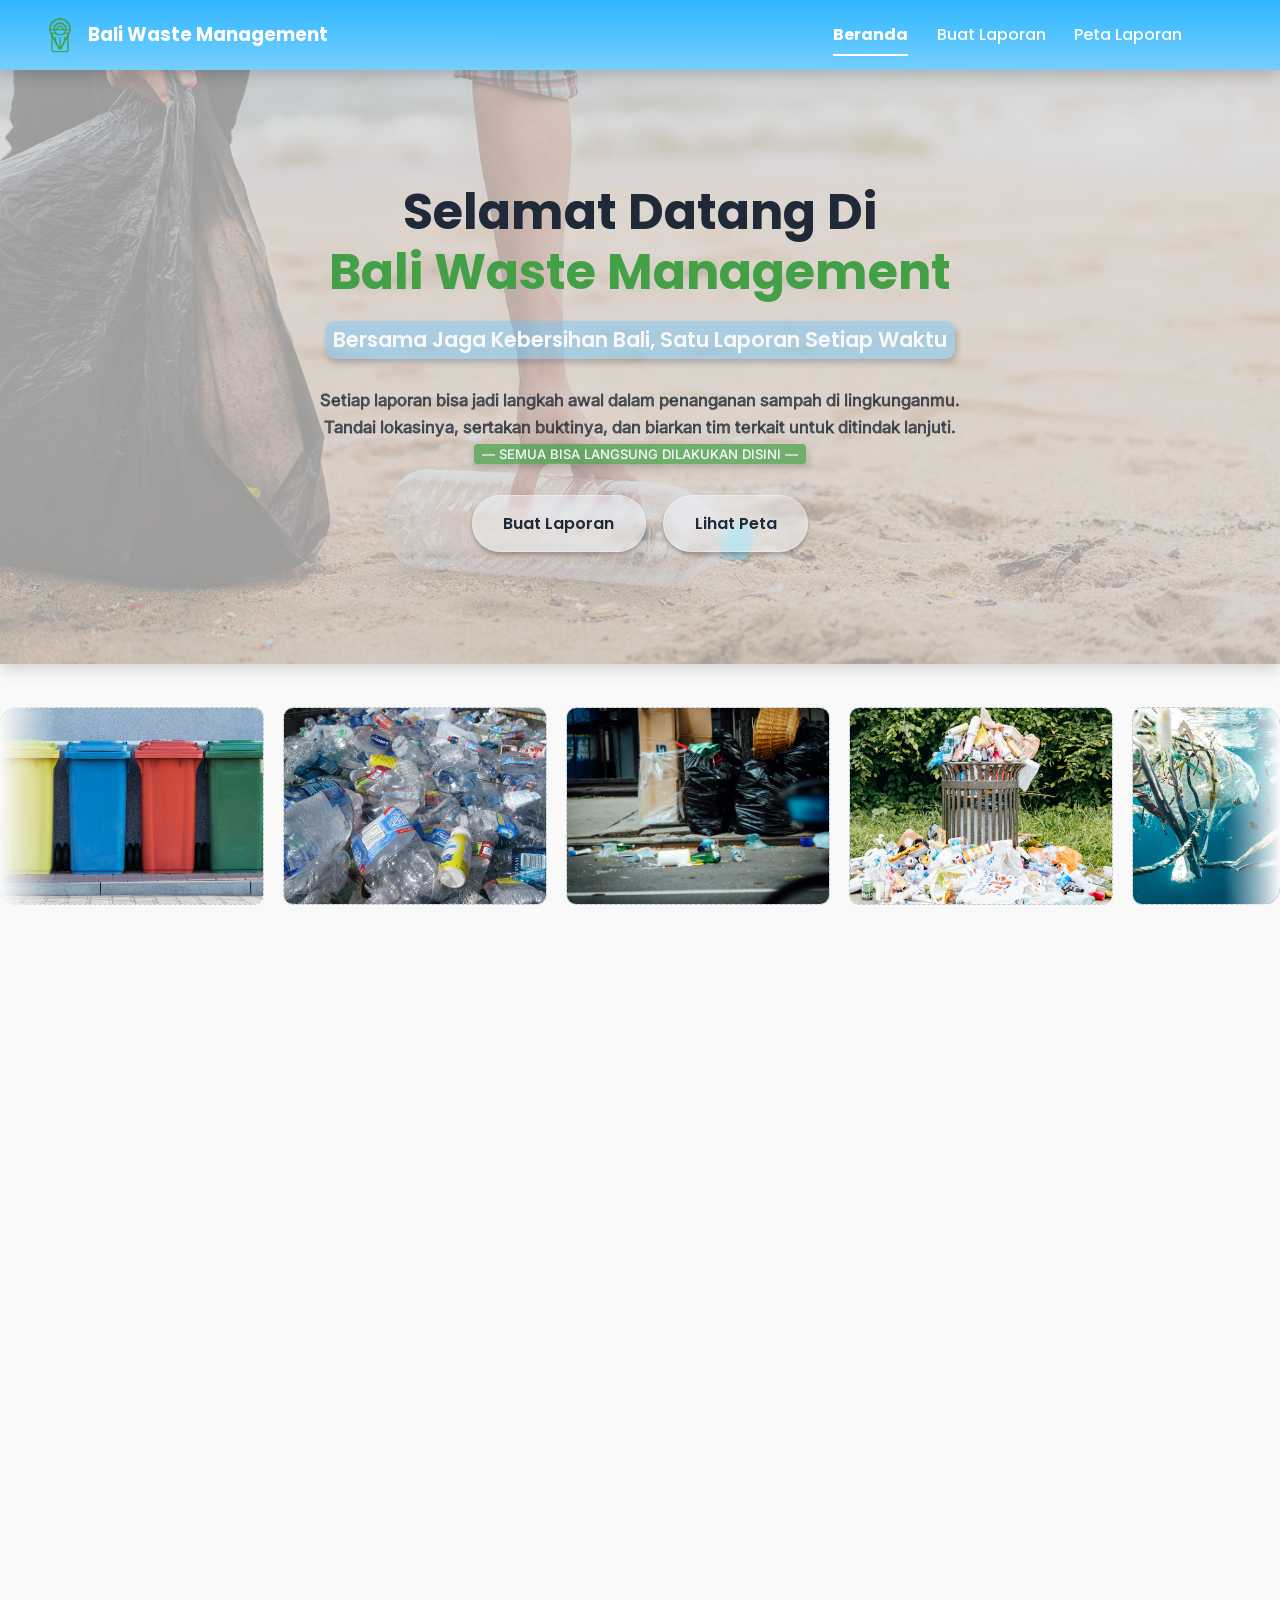
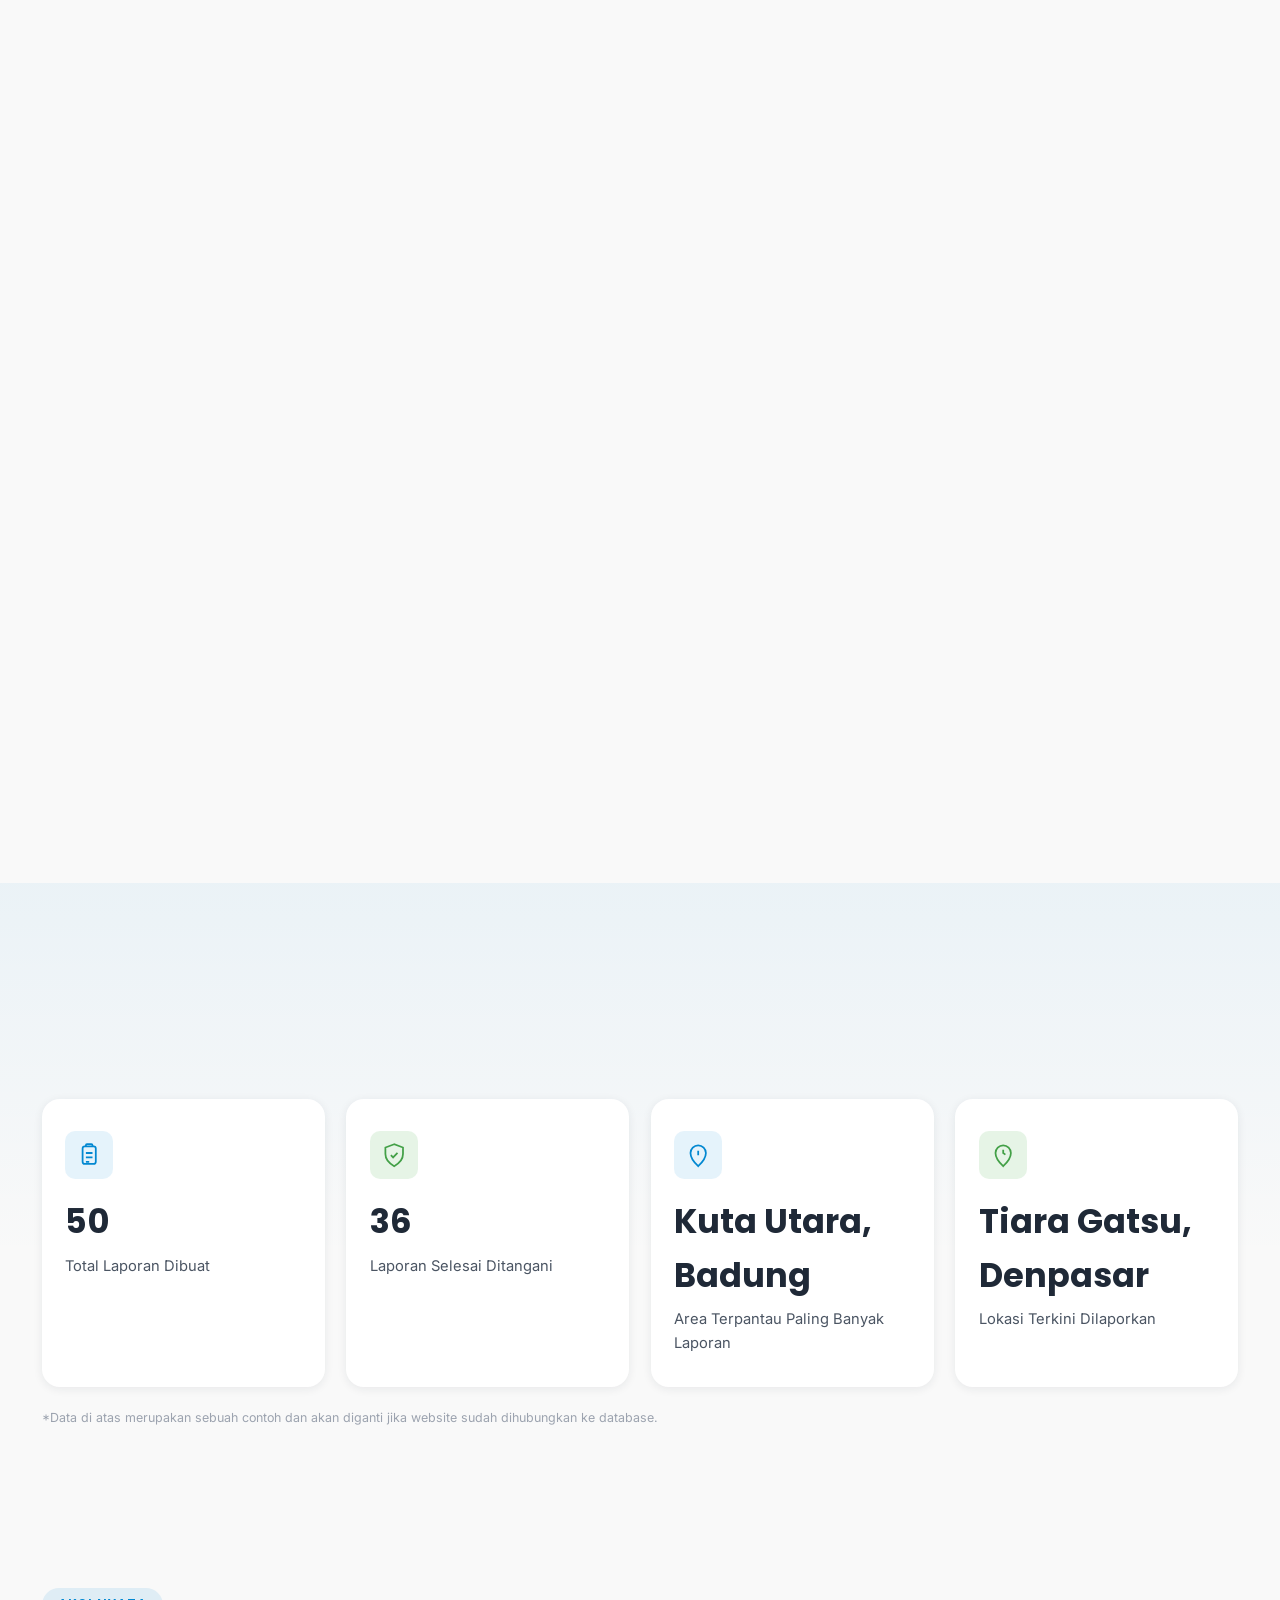
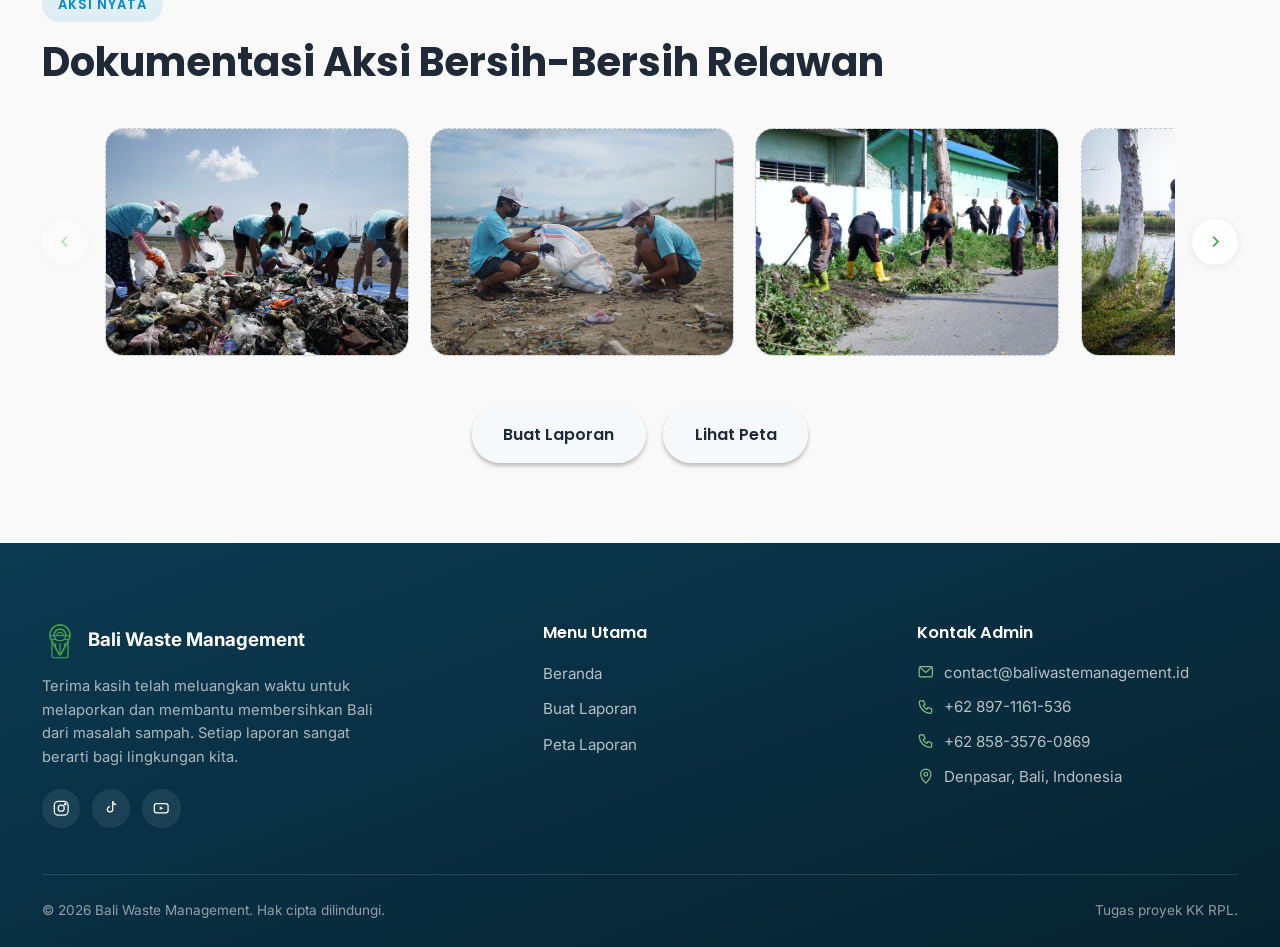
==== commit bfb95205: "Update footer social links and contact information on index page" ====
--- a/index.html
+++ b/index.html
@@ -228,10 +228,9 @@
                     </a>
                     <p>Terima kasih telah meluangkan waktu untuk melaporkan dan membantu membersihkan Bali dari masalah sampah. Setiap laporan sangat berarti bagi lingkungan kita.</p>
                     <div class="footer-social">
-                        <a href="#" aria-label="Instagram Bali Waste Management"><svg viewBox="0 0 24 24" fill="none" stroke-width="1.6"><rect x="3" y="3" width="18" height="18" rx="5"/><circle cx="12" cy="12" r="4"/><circle cx="17.2" cy="6.8" r="1"/></svg></a>
-                        <a href="#" aria-label="TikTok Bali Waste Management"><svg viewBox="0 0 24 24" fill="none" stroke-width="1.6"><path d="M14 3v10.5a3.5 3.5 0 1 1-3.5-3.5"/><path d="M14 3c.5 2.5 2 4 4.5 4.3"/></svg></a>
-                        <a href="#" aria-label="Facebook Bali Waste Management"><svg viewBox="0 0 24 24" fill="none" stroke-width="1.6"><path d="M15 8h2V5h-2a4 4 0 0 0-4 4v2H9v3h2v7h3v-7h2.2l.8-3H14V9a1 1 0 0 1 1-1Z"/></svg></a>
-                        <a href="#" aria-label="YouTube Bali Waste Management"><svg viewBox="0 0 24 24" fill="none" stroke-width="1.6"><rect x="3" y="6" width="18" height="12" rx="3"/><path d="m10 9.5 5 2.5-5 2.5Z" fill="currentColor" stroke="none"/></svg></a>
+                        <a href="https://www.instagram.com/" target="_blank" rel="noopener norefferer" aria-label="Instagram BwasteM"><svg viewBox="0 0 24 24" fill="none" stroke-width="1.6"><rect x="3" y="3" width="18" height="18" rx="5"/><circle cx="12" cy="12" r="4"/><circle cx="17.2" cy="6.8" r="1"/></svg></a>
+                        <a href="https://www.tiktok.com/" target="_blank" rel="noopener norefferer" aria-label="TikTok BwasteM"><svg viewBox="0 0 24 24" fill="none" stroke-width="1.6"><path d="M14 3v10.5a3.5 3.5 0 1 1-3.5-3.5"/><path d="M14 3c.5 2.5 2 4 4.5 4.3"/></svg></a>
+                        <a href="https://www.youtube.com/" target="_blank" rel="noopener norefferer" aria-label="YouTube BwasteM"><svg viewBox="0 0 24 24" fill="none" stroke-width="1.6"><rect x="3" y="6" width="18" height="12" rx="3"/><path d="m10 9.5 5 2.5-5 2.5Z" fill="currentColor" stroke="none"/></svg></a>
                     </div>
                 </div>
                 <div class="footer-menu">
@@ -245,15 +244,16 @@
                 <div class="footer-contact-wrap">
                     <h3 class="footer-heading">Kontak Admin</h3>
                     <ul class="footer-contact">
-                        <li><svg viewBox="0 0 24 24" fill="none" stroke-width="1.6"><rect x="3" y="5" width="18" height="14" rx="2"/><path d="m4 6 8 7 8-7"/></svg><span>admin@baliwastemanagement.id</span></li>
-                        <li><svg viewBox="0 0 24 24" fill="none" stroke-width="1.6"><path d="M5 4h4l2 5-2.5 1.5a11 11 0 0 0 5 5L15 13l5 2v4a2 2 0 0 1-2 2A16 16 0 0 1 3 6a2 2 0 0 1 2-2Z"/></svg><span>+62 812-3456-7890</span></li>
+                        <li><svg viewBox="0 0 24 24" fill="none" stroke-width="1.6"><rect x="3" y="5" width="18" height="14" rx="2"/><path d="m4 6 8 7 8-7"/></svg><span>contact@baliwastemanagement.id</span></li>
+                        <li><svg viewBox="0 0 24 24" fill="none" stroke-width="1.6"><path d="M5 4h4l2 5-2.5 1.5a11 11 0 0 0 5 5L15 13l5 2v4a2 2 0 0 1-2 2A16 16 0 0 1 3 6a2 2 0 0 1 2-2Z"/></svg><span><a href="https://wa.me/628971161536" target="_blank" rel="noopener norefferer">+62 897-1161-536</a></span></li>
+                        <li><svg viewBox="0 0 24 24" fill="none" stroke-width="1.6"><path d="M5 4h4l2 5-2.5 1.5a11 11 0 0 0 5 5L15 13l5 2v4a2 2 0 0 1-2 2A16 16 0 0 1 3 6a2 2 0 0 1 2-2Z"/></svg><span><a href="https://wa.me/6285835760869" target="_blank" rel="noopener norefferer">+62 858-3576-0869</a></span></li>
                         <li><svg viewBox="0 0 24 24" fill="none" stroke-width="1.6"><path d="M12 22s7-6.5 7-12A7 7 0 0 0 5 10c0 5.5 7 12 7 12Z"/><circle cx="12" cy="10" r="2.5"/></svg><span>Denpasar, Bali, Indonesia</span></li>
                     </ul>
                 </div>
             </div>
             <div class="footer-bottom">
                 <span>&copy; <span id="footer-year">2026</span> Bali Waste Management. Hak cipta dilindungi.</span>
-                <span>Dibuat untuk proyek akhir semester.</span>
+                <span>Tugas proyek KK RPL.</span>
             </div>
         </div>
     </footer>
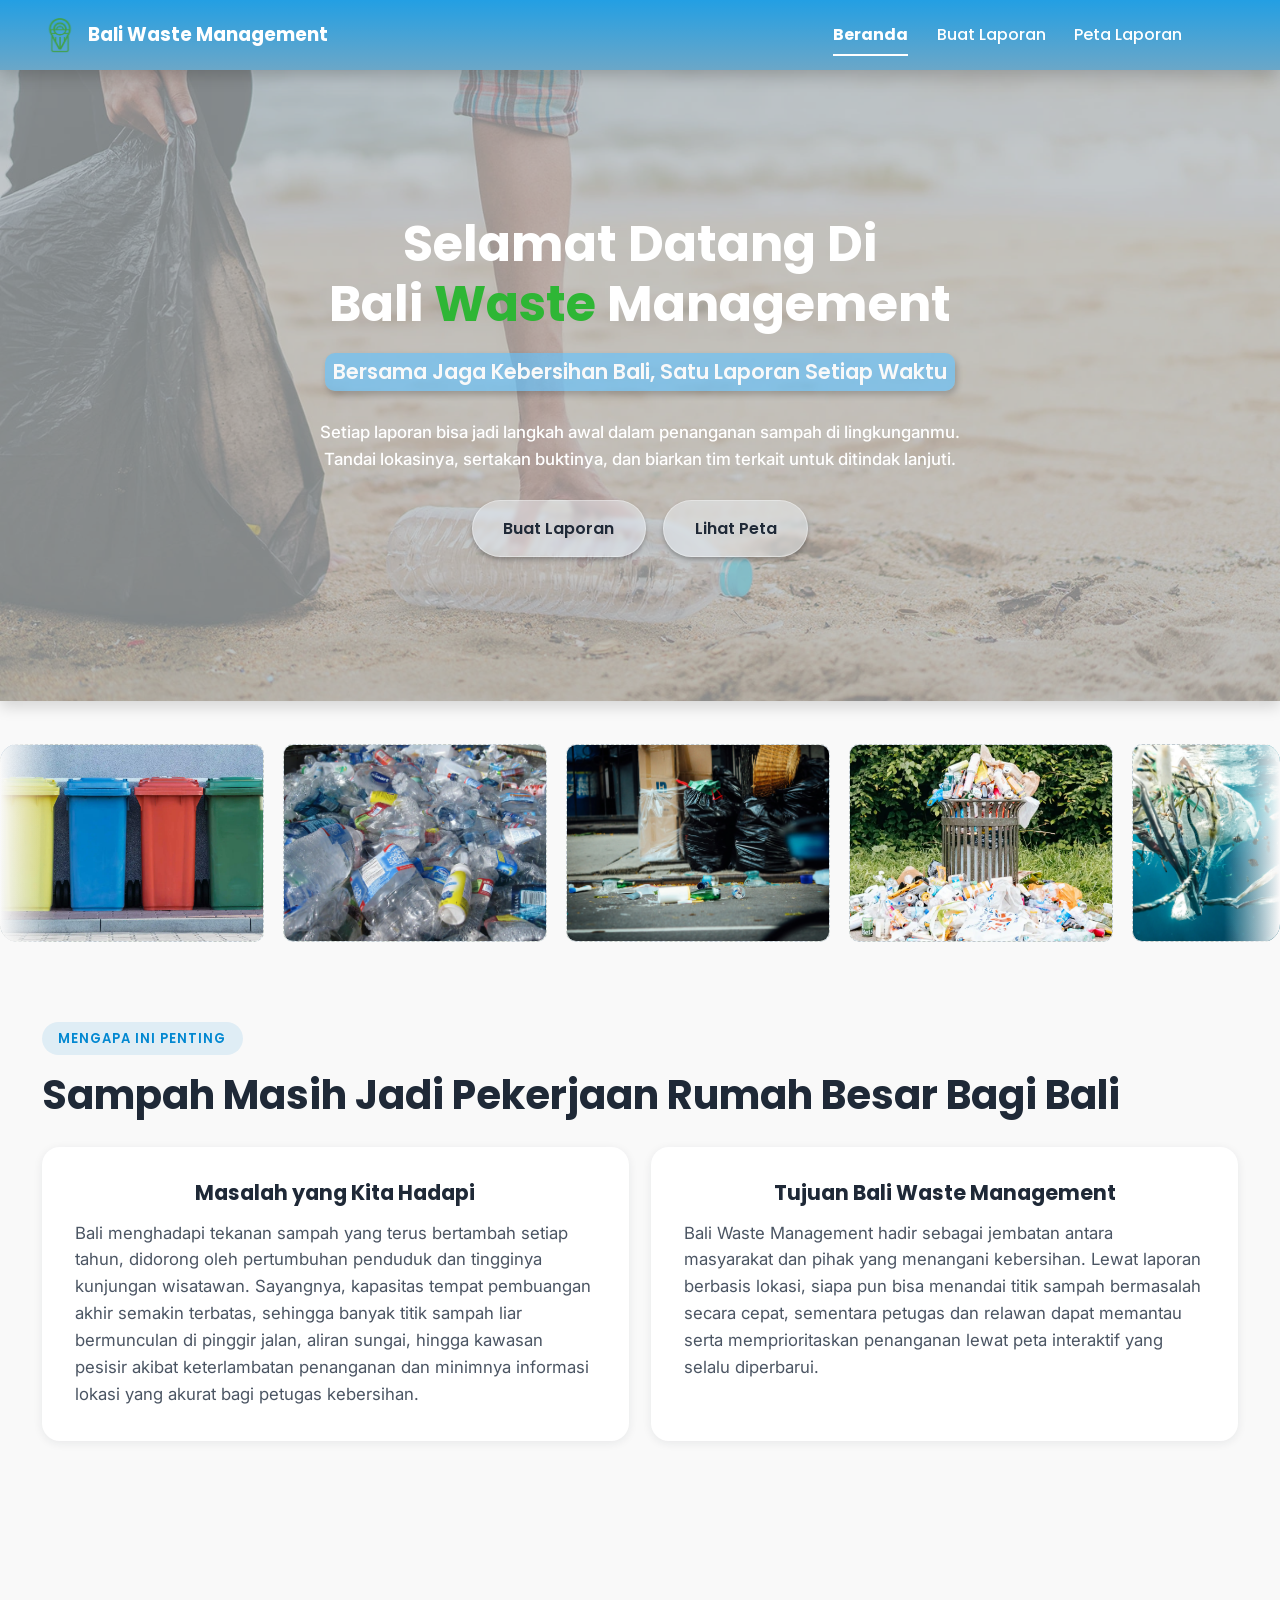
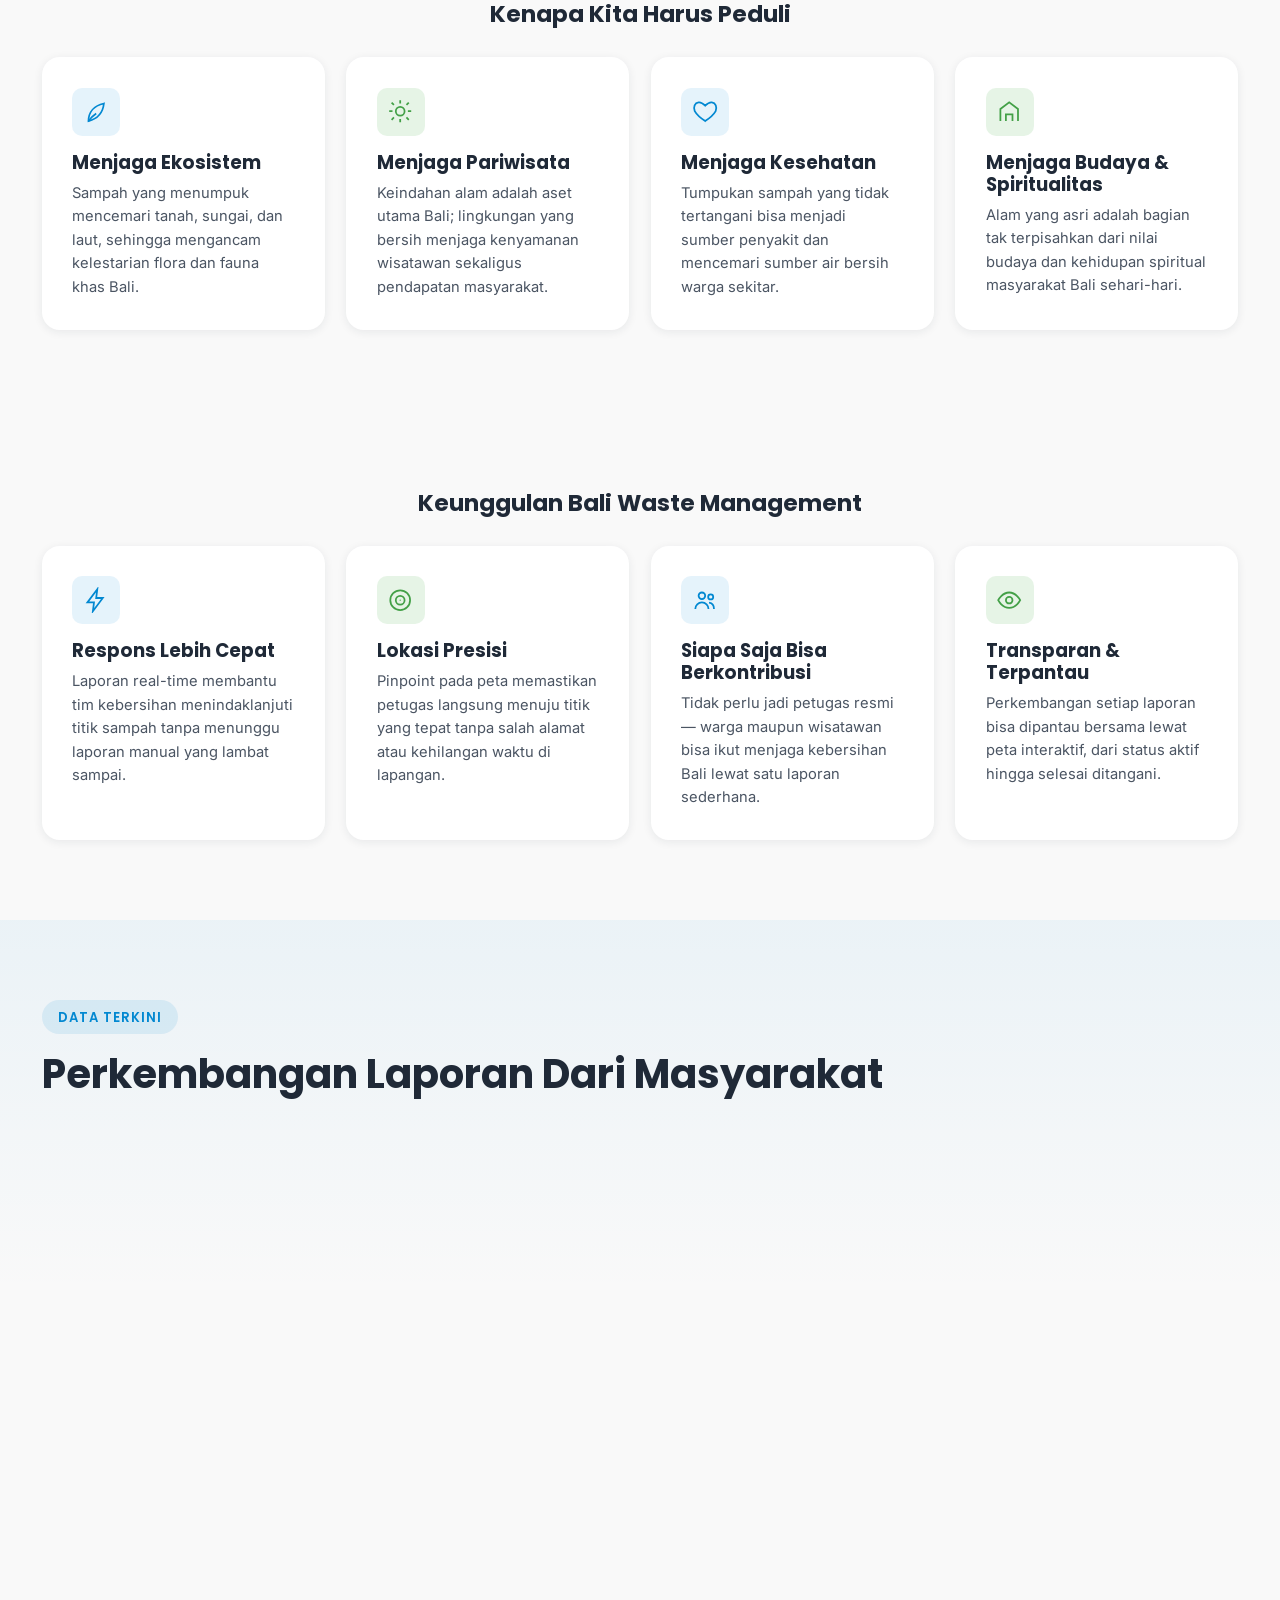
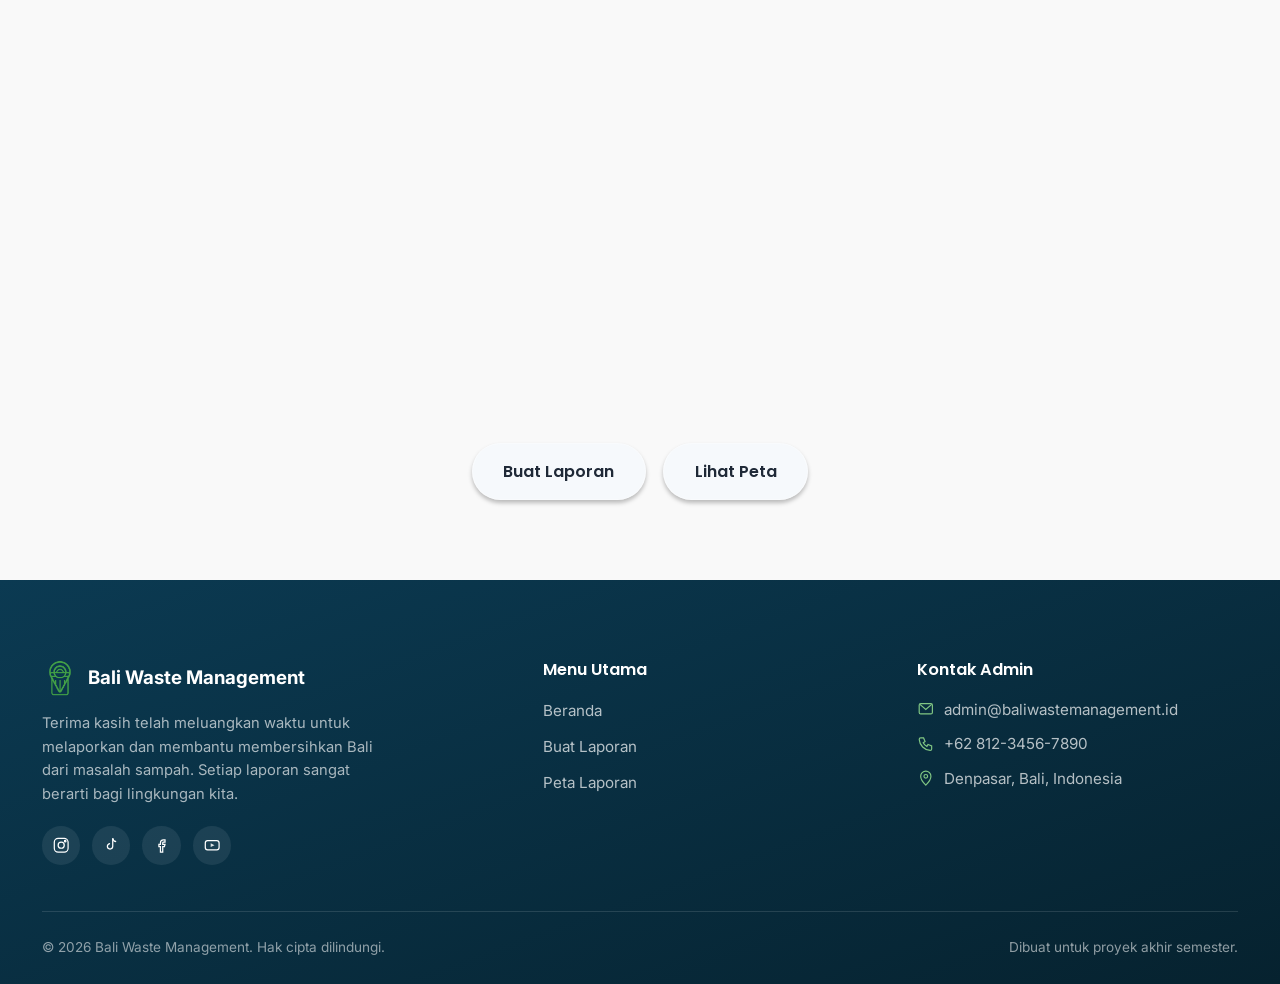
==== commit f8da5dba: "Add files via upload" ====
--- a/index.html
+++ b/index.html
@@ -22,7 +22,7 @@
     <header class="site-header">
         <nav>
             <a class="web-logo" href="#beranda">
-                <img src="./media/logo.png" alt="Logo Bali Waste Management">
+                <img src="./media/logo.webp" alt="Logo Bali Waste Management">
                 <span>Bali Waste Management</span>
             </a>
             <button class="nav-toggle" type="button" aria-expanded="false" aria-controls="primary-menu" aria-label="Buka menu navigasi">
@@ -46,9 +46,9 @@
                     <div class="hero-panel">
                         <div class="hero-panel-overlay"></div>
                         <div class="hero-panel-content">
-                            <h1>Selamat Datang Di <br><span>Bali Waste Management</span></h1>
+                            <h1>Selamat Datang Di <br>Bali <span>Waste</span> Management</h1>
                             <p class="hero-slogan">Bersama Jaga Kebersihan Bali, Satu Laporan Setiap Waktu</p>
-                            <p>Setiap laporan bisa jadi langkah awal dalam penanganan sampah di lingkunganmu. Tandai lokasinya, sertakan buktinya, dan biarkan tim terkait untuk ditindak lanjuti.<br><span> — SEMUA BISA LANGSUNG DILAKUKAN DISINI —</span></p>
+                            <p>Setiap laporan bisa jadi langkah awal dalam penanganan sampah di lingkunganmu. Tandai lokasinya, sertakan buktinya, dan biarkan tim terkait untuk ditindak lanjuti.</p>
                             <div class="cta">
                                 <a class="btn btn-primary" href="./pages/buat-laporan.html">Buat Laporan</a>
                                 <a class="btn btn-outline" href="./pages/peta-sampah.html">Lihat Peta</a>
@@ -59,19 +59,19 @@
                     <!-- Carousel horizontal, bergerak kanan ke kiri, infinite loop -->
                     <div class="hero-carousel" aria-hidden="true">
                         <div class="hero-carousel-track">
-                            <div class="hero-carousel-item"><div class="photo-frame"><img src="./media/teletabis-trash-can.jpg" alt="image1"></div></div>
-                            <div class="hero-carousel-item"><div class="photo-frame"><img src="./media/garbage5.jpg" alt="image2"></div></div>
-                            <div class="hero-carousel-item"><div class="photo-frame"><img src="./media/garbage1.jpg" alt="image3"></div></div>
-                            <div class="hero-carousel-item"><div class="photo-frame"><img src="./media/garbage2.jpg" alt="image4"></div></div>
-                            <div class="hero-carousel-item"><div class="photo-frame"><img src="./media/garbage3.jpg" alt="image5"></div></div>
-                            <div class="hero-carousel-item"><div class="photo-frame"><img src="./media/garbage4.jpg" alt="image6"></div></div>
+                            <div class="hero-carousel-item"><div class="photo-frame"><img src="./media/teletabis-trash-can.webp" alt="image1"></div></div>
+                            <div class="hero-carousel-item"><div class="photo-frame"><img src="./media/garbage5.webp" alt="image2"></div></div>
+                            <div class="hero-carousel-item"><div class="photo-frame"><img src="./media/garbage1.webp" alt="image3"></div></div>
+                            <div class="hero-carousel-item"><div class="photo-frame"><img src="./media/garbage2.webp" alt="image4"></div></div>
+                            <div class="hero-carousel-item"><div class="photo-frame"><img src="./media/garbage3.webp" alt="image5"></div></div>
+                            <div class="hero-carousel-item"><div class="photo-frame"><img src="./media/garbage4.webp" alt="image6"></div></div>
                             <!-- Konten digandakan agar loop terlihat mulus (lihat keyframe hero-scroll) -->
-                            <div class="hero-carousel-item" aria-hidden="true"><div class="photo-frame"><img src="./media/teletabis-trash-can.jpg" alt="image1"></div></div>
-                            <div class="hero-carousel-item" aria-hidden="true"><div class="photo-frame"><img src="./media/garbage5.jpg" alt="image2"></div></div>
-                            <div class="hero-carousel-item" aria-hidden="true"><div class="photo-frame"><img src="./media/garbage1.jpg" alt="image3"></div></div>
-                            <div class="hero-carousel-item" aria-hidden="true"><div class="photo-frame"><img src="./media/garbage2.jpg" alt="image4"></div></div>
-                            <div class="hero-carousel-item" aria-hidden="true"><div class="photo-frame"><img src="./media/garbage3.jpg" alt="image5"></div></div>
-                            <div class="hero-carousel-item" aria-hidden="true"><div class="photo-frame"><img src="./media/garbage4.jpg" alt="image6"></div></div>
+                            <div class="hero-carousel-item" aria-hidden="true"><div class="photo-frame"><img src="./media/teletabis-trash-can.webp" alt="image1"></div></div>
+                            <div class="hero-carousel-item" aria-hidden="true"><div class="photo-frame"><img src="./media/garbage5.webp" alt="image2"></div></div>
+                            <div class="hero-carousel-item" aria-hidden="true"><div class="photo-frame"><img src="./media/garbage1.webp" alt="image3"></div></div>
+                            <div class="hero-carousel-item" aria-hidden="true"><div class="photo-frame"><img src="./media/garbage2.webp" alt="image4"></div></div>
+                            <div class="hero-carousel-item" aria-hidden="true"><div class="photo-frame"><img src="./media/garbage3.webp" alt="image5"></div></div>
+                            <div class="hero-carousel-item" aria-hidden="true"><div class="photo-frame"><img src="./media/garbage4.webp" alt="image6"></div></div>
                         </div>
                     </div>
                 </div>
@@ -191,16 +191,16 @@
                     </button>
 
                     <div class="gallery-track" id="gallery-track">
-                        <div class="gallery-item"><div class="photo-frame"><img src="./media/beach-cleanup2.jpg" alt="image1"></div></div>
-                        <div class="gallery-item"><div class="photo-frame"><img src="./media/beach-cleanup3.jpg" alt="image2"></div></div>
-                        <div class="gallery-item"><div class="photo-frame"><img src="./media/cleanup.jpeg" alt="image3"></div></div>
-                        <div class="gallery-item"><div class="photo-frame"><img src="./media/field-cleanup.jpeg" alt="image4"></div></div>
-                        <div class="gallery-item"><div class="photo-frame"><img src="./media/field-cleanup2.jpg" alt="image5"></div></div>
-                        <div class="gallery-item"><div class="photo-frame"><img src="./media/field-cleanup3.jpg" alt="image6"></div></div>
-                        <div class="gallery-item"><div class="photo-frame"><img src="./media/field-cleanup4.jpg" alt="image7"></div></div>
-                        <div class="gallery-item"><div class="photo-frame"><img src="./media/field-cleanup5.jpg" alt="image8"></div></div>
-                        <div class="gallery-item"><div class="photo-frame"><img src="./media/field-cleanup6.jpg" alt="image9"></div></div>
-                        <div class="gallery-item"><div class="photo-frame"><img src="./media/pura-cleanup.jpg" alt="image10"></div></div>
+                        <div class="gallery-item"><div class="photo-frame"><img src="./media/beach-cleanup2.webp" alt="image1"></div></div>
+                        <div class="gallery-item"><div class="photo-frame"><img src="./media/beach-cleanup3.webp" alt="image2"></div></div>
+                        <div class="gallery-item"><div class="photo-frame"><img src="./media/cleanup.webp" alt="image3"></div></div>
+                        <div class="gallery-item"><div class="photo-frame"><img src="./media/field-cleanup.webp" alt="image4"></div></div>
+                        <div class="gallery-item"><div class="photo-frame"><img src="./media/field-cleanup2.webp" alt="image5"></div></div>
+                        <div class="gallery-item"><div class="photo-frame"><img src="./media/field-cleanup3.webp" alt="image6"></div></div>
+                        <div class="gallery-item"><div class="photo-frame"><img src="./media/field-cleanup4.webp" alt="image7"></div></div>
+                        <div class="gallery-item"><div class="photo-frame"><img src="./media/field-cleanup5.webp" alt="image8"></div></div>
+                        <div class="gallery-item"><div class="photo-frame"><img src="./media/field-cleanup6.webp" alt="image9"></div></div>
+                        <div class="gallery-item"><div class="photo-frame"><img src="./media/pura-cleanup.webp" alt="image10"></div></div>
                     </div>
 
                     <button type="button" class="gallery-nav gallery-nav--next" id="gallery-next" aria-label="Lihat foto berikutnya">
@@ -228,9 +228,10 @@
                     </a>
                     <p>Terima kasih telah meluangkan waktu untuk melaporkan dan membantu membersihkan Bali dari masalah sampah. Setiap laporan sangat berarti bagi lingkungan kita.</p>
                     <div class="footer-social">
-                        <a href="https://www.instagram.com/" target="_blank" rel="noopener norefferer" aria-label="Instagram BwasteM"><svg viewBox="0 0 24 24" fill="none" stroke-width="1.6"><rect x="3" y="3" width="18" height="18" rx="5"/><circle cx="12" cy="12" r="4"/><circle cx="17.2" cy="6.8" r="1"/></svg></a>
-                        <a href="https://www.tiktok.com/" target="_blank" rel="noopener norefferer" aria-label="TikTok BwasteM"><svg viewBox="0 0 24 24" fill="none" stroke-width="1.6"><path d="M14 3v10.5a3.5 3.5 0 1 1-3.5-3.5"/><path d="M14 3c.5 2.5 2 4 4.5 4.3"/></svg></a>
-                        <a href="https://www.youtube.com/" target="_blank" rel="noopener norefferer" aria-label="YouTube BwasteM"><svg viewBox="0 0 24 24" fill="none" stroke-width="1.6"><rect x="3" y="6" width="18" height="12" rx="3"/><path d="m10 9.5 5 2.5-5 2.5Z" fill="currentColor" stroke="none"/></svg></a>
+                        <a href="#" aria-label="Instagram Bali Waste Management"><svg viewBox="0 0 24 24" fill="none" stroke-width="1.6"><rect x="3" y="3" width="18" height="18" rx="5"/><circle cx="12" cy="12" r="4"/><circle cx="17.2" cy="6.8" r="1"/></svg></a>
+                        <a href="#" aria-label="TikTok Bali Waste Management"><svg viewBox="0 0 24 24" fill="none" stroke-width="1.6"><path d="M14 3v10.5a3.5 3.5 0 1 1-3.5-3.5"/><path d="M14 3c.5 2.5 2 4 4.5 4.3"/></svg></a>
+                        <a href="#" aria-label="Facebook Bali Waste Management"><svg viewBox="0 0 24 24" fill="none" stroke-width="1.6"><path d="M15 8h2V5h-2a4 4 0 0 0-4 4v2H9v3h2v7h3v-7h2.2l.8-3H14V9a1 1 0 0 1 1-1Z"/></svg></a>
+                        <a href="#" aria-label="YouTube Bali Waste Management"><svg viewBox="0 0 24 24" fill="none" stroke-width="1.6"><rect x="3" y="6" width="18" height="12" rx="3"/><path d="m10 9.5 5 2.5-5 2.5Z" fill="currentColor" stroke="none"/></svg></a>
                     </div>
                 </div>
                 <div class="footer-menu">
@@ -244,16 +245,15 @@
                 <div class="footer-contact-wrap">
                     <h3 class="footer-heading">Kontak Admin</h3>
                     <ul class="footer-contact">
-                        <li><svg viewBox="0 0 24 24" fill="none" stroke-width="1.6"><rect x="3" y="5" width="18" height="14" rx="2"/><path d="m4 6 8 7 8-7"/></svg><span>contact@baliwastemanagement.id</span></li>
-                        <li><svg viewBox="0 0 24 24" fill="none" stroke-width="1.6"><path d="M5 4h4l2 5-2.5 1.5a11 11 0 0 0 5 5L15 13l5 2v4a2 2 0 0 1-2 2A16 16 0 0 1 3 6a2 2 0 0 1 2-2Z"/></svg><span><a href="https://wa.me/628971161536" target="_blank" rel="noopener norefferer">+62 897-1161-536</a></span></li>
-                        <li><svg viewBox="0 0 24 24" fill="none" stroke-width="1.6"><path d="M5 4h4l2 5-2.5 1.5a11 11 0 0 0 5 5L15 13l5 2v4a2 2 0 0 1-2 2A16 16 0 0 1 3 6a2 2 0 0 1 2-2Z"/></svg><span><a href="https://wa.me/6285835760869" target="_blank" rel="noopener norefferer">+62 858-3576-0869</a></span></li>
+                        <li><svg viewBox="0 0 24 24" fill="none" stroke-width="1.6"><rect x="3" y="5" width="18" height="14" rx="2"/><path d="m4 6 8 7 8-7"/></svg><span>admin@baliwastemanagement.id</span></li>
+                        <li><svg viewBox="0 0 24 24" fill="none" stroke-width="1.6"><path d="M5 4h4l2 5-2.5 1.5a11 11 0 0 0 5 5L15 13l5 2v4a2 2 0 0 1-2 2A16 16 0 0 1 3 6a2 2 0 0 1 2-2Z"/></svg><span>+62 812-3456-7890</span></li>
                         <li><svg viewBox="0 0 24 24" fill="none" stroke-width="1.6"><path d="M12 22s7-6.5 7-12A7 7 0 0 0 5 10c0 5.5 7 12 7 12Z"/><circle cx="12" cy="10" r="2.5"/></svg><span>Denpasar, Bali, Indonesia</span></li>
                     </ul>
                 </div>
             </div>
             <div class="footer-bottom">
                 <span>&copy; <span id="footer-year">2026</span> Bali Waste Management. Hak cipta dilindungi.</span>
-                <span>Tugas proyek KK RPL.</span>
+                <span>Dibuat untuk proyek akhir semester.</span>
             </div>
         </div>
     </footer>
--- a/css/main.css
+++ b/css/main.css
@@ -18,6 +18,7 @@
     --secondary-dark: #2E7D32;
     --secondary-light: #81C784;
     --white: #FFFFFF;
+    --secondary-hero-span: #2eb635;
 
     /* Warna status tingkat keparahan laporan */
     --severity-low: var(--secondary);
@@ -316,7 +317,7 @@
 .photo-frame span {
     font-size: clamp(0.7rem, 0.65rem + 0.15vw, 0.8rem);
     font-family: var(--font-body);
-    text-align: center;
+    text-align: left;
     padding-inline: 0.5rem;
 }
 
@@ -333,7 +334,7 @@
 nav {
     display: flex;
     position: relative;
-    background-image: linear-gradient(to top, #76cfff, #2fb6ff);
+    background-image: linear-gradient(to top, #6ba7c8, #239fe3);
     font-family: var(--font-display);
     width: 100%;
     min-height: clamp(4rem, 3.6rem + 1vw, 4.75rem);
@@ -468,7 +469,7 @@
     width: 100%;
     /* border-radius: 0 0 var(--radius-md) var(--radius-md); */
     overflow: hidden;
-    background-image: url("../media/beach-cleanup.jpg");
+    background-image: url("../media/beach-cleanup.webp");
     background-size: cover;
     background-position: bottom;
     box-shadow: 0px 6px 14px rgba(0, 0, 0, 0.15);
@@ -477,7 +478,7 @@
 .hero-panel-overlay {
     position: absolute;
     inset: 0;
-    background: rgba(209, 209, 209, 0.7);
+    background: rgba(172, 178, 182, 0.7);
 }
 
 .hero-panel-content {
@@ -488,18 +489,18 @@
     align-items: center;
     gap: clamp(1.25rem, 1rem + 1vw, 1.75rem);
     text-align: center;
-    padding: clamp(7rem, 1.5rem + 2.5vw, 3.75rem) clamp(1.5rem, 1.2rem + 2vw, 3.5rem);
+    padding: clamp(9rem, 1.5rem + 2.5vw, 3.75rem) clamp(1.5rem, 1.2rem + 2vw, 3.5rem);
 }
 
 .hero-panel-content h1 {
-    color: var(--text-color);
+    color: var(--white);
     font-family: var(--font-display);
     font-weight: 700;
     font-size: clamp(1.9rem, 1.5rem + 2.2vw, 3.1rem);
 }
 
 .hero-panel-content h1 span {
-    color: var(--secondary);
+    color: var(--secondary-hero-span);
 }
 
 /* Slogan diposisikan tepat di bawah ucapan selamat datang (h1) */
@@ -511,29 +512,17 @@
     margin-top: -0.5rem;
     padding: 2px 8px 2px 8px;
     border-radius: 10px;
-    background-color: #5fc2ff66;
+    background-color: #5fc2ff9d;
     box-shadow: 2px 4px 6px rgba(0, 0, 0, 0.2);
 }
 
 .hero-panel-content p:not(.hero-slogan) {
-    color: #4B5563;
+    color: var(--white);
     font-family: var(--font-body);
     font-weight: 500;
     font-size: clamp(0.9rem, 0.85rem + 0.25vw, 1.05rem);
     max-width: 62ch;
     margin-inline: auto;
-}
-.hero-panel-content p:not(.hero-slogan) {
-    -webkit-text-stroke: 0.3px black;
-}
-.hero-panel-content p span {
-    -webkit-text-stroke: 0;
-    font-size: clamp(0.75rem, 0.7rem + 0.15vw, 1.05rem);
-    color: var(--background);
-    background-color: #43a048b3;
-    padding: 2px 8px 2px 8px;
-    border-radius: 4px;
-    box-shadow: 1px 3px 8px rgba(0, 0, 0, 0.2);
 }
 
 .cta {
@@ -622,8 +611,8 @@
 .about-block p {
     color: #4B5563;
     font-size: clamp(0.95rem, 0.9rem + 0.2vw, 1.05rem);
-    text-align: justify;
-    text-align-last: center;
+    text-align: left;
+    text-align-last: left;
 }
 
 /* Label di atas tiap grup kartu (alasan peduli / keunggulan platform) */
@@ -988,7 +977,7 @@
 .page-hero {
     position: relative;
     overflow: hidden;
-    background-image: url("../media/garbage-truck-bg.jpg");
+    background-image: url("../media/garbage-truck-bg.webp");
     background-size: cover;
     background-position: center;
     color: var(--white);
@@ -1002,7 +991,7 @@
     content: "";
     position: absolute;
     inset: 0;
-    background: linear-gradient(225deg, rgba(0, 147, 227, 0.8), rgba(0, 131, 201, 0.8));
+    background: radial-gradient(circle farthest-corner at center, rgba(107, 152, 156, 0.8), rgba(20, 148, 217, 0.8));
 }
 
 .page-hero > .container {
